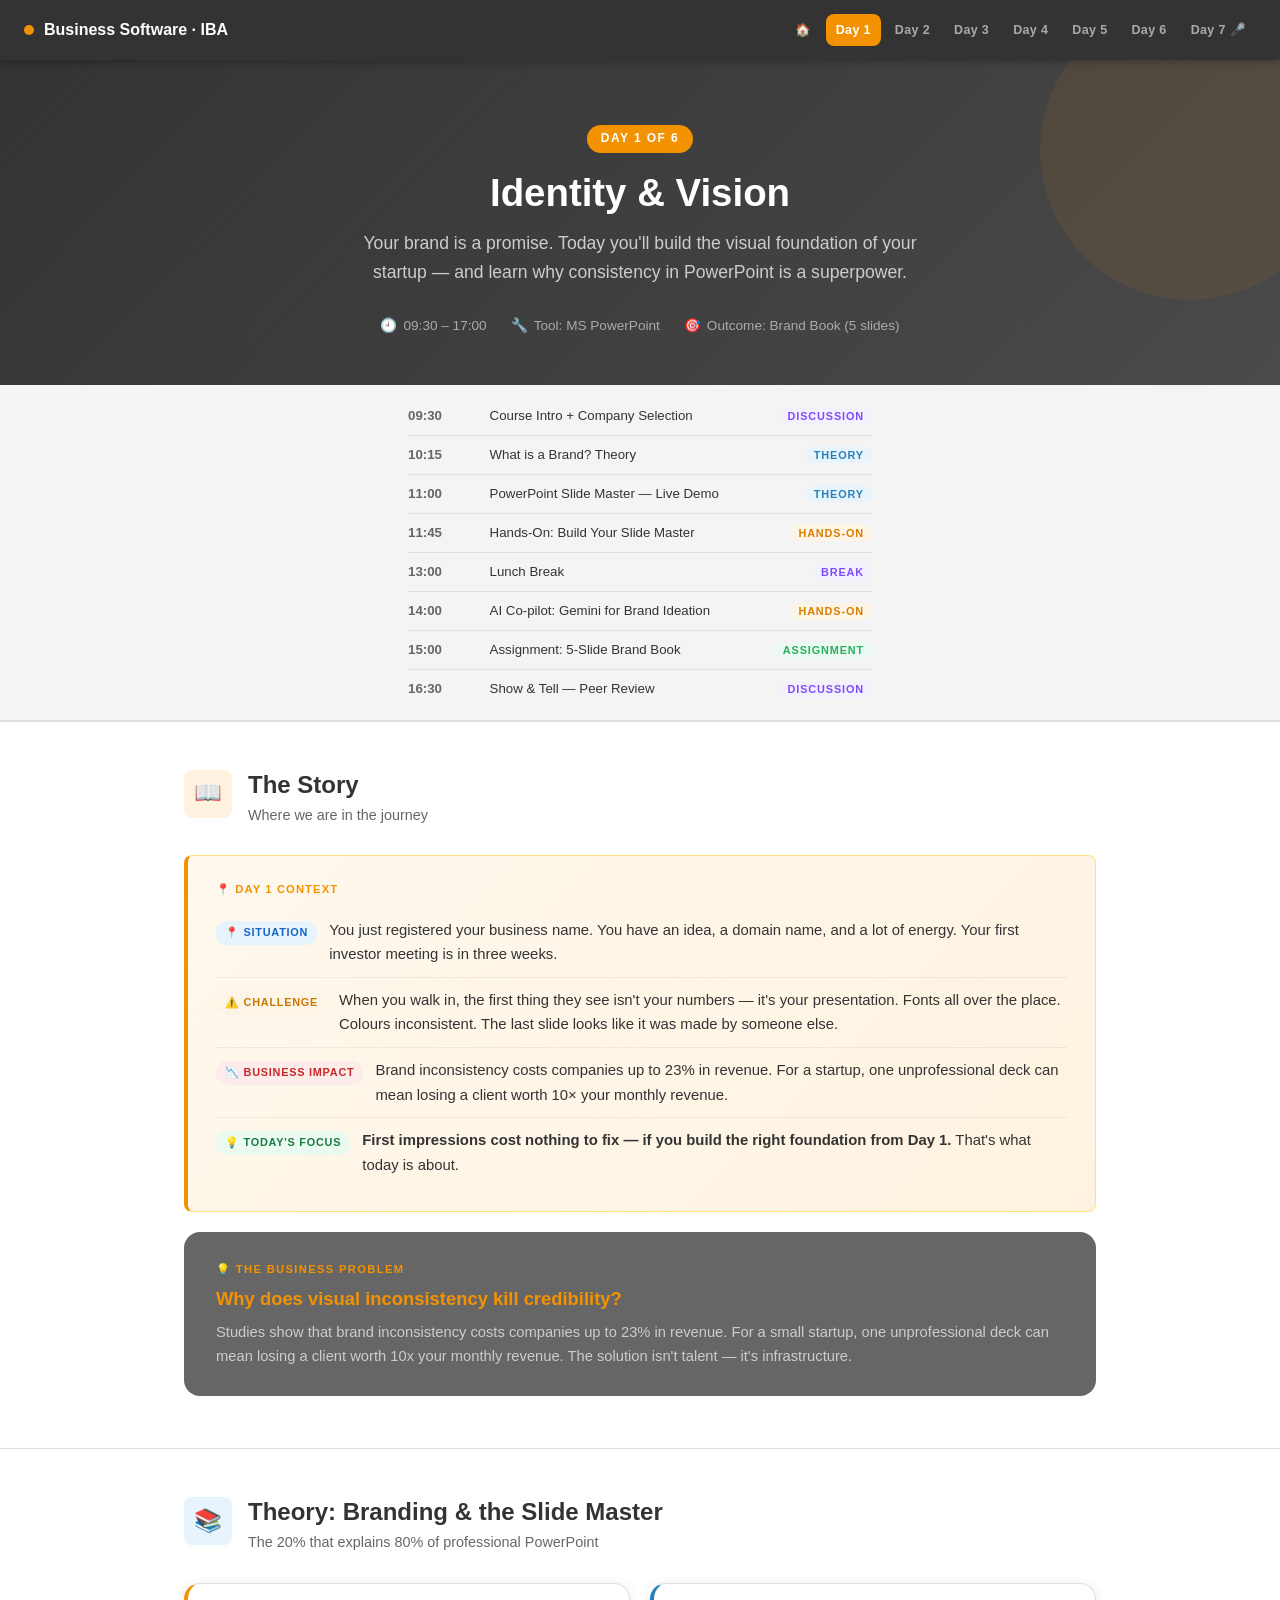
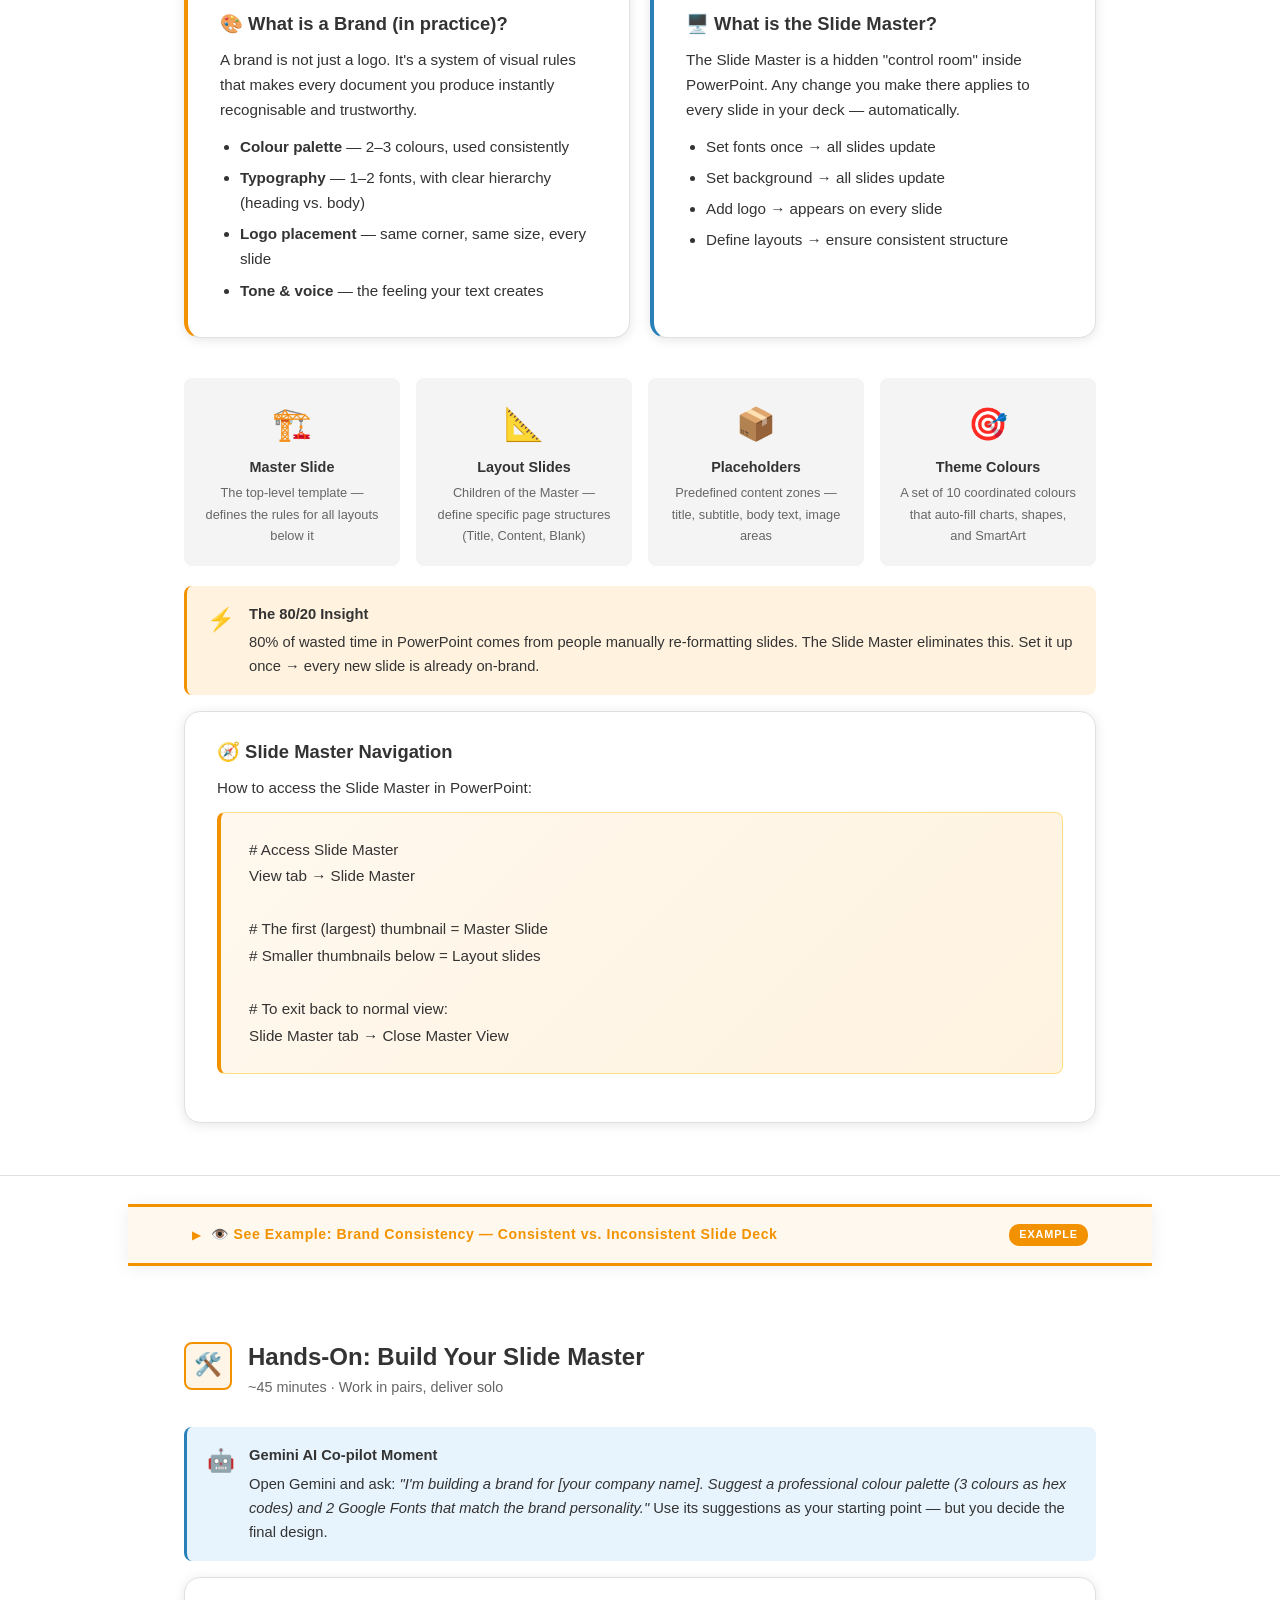
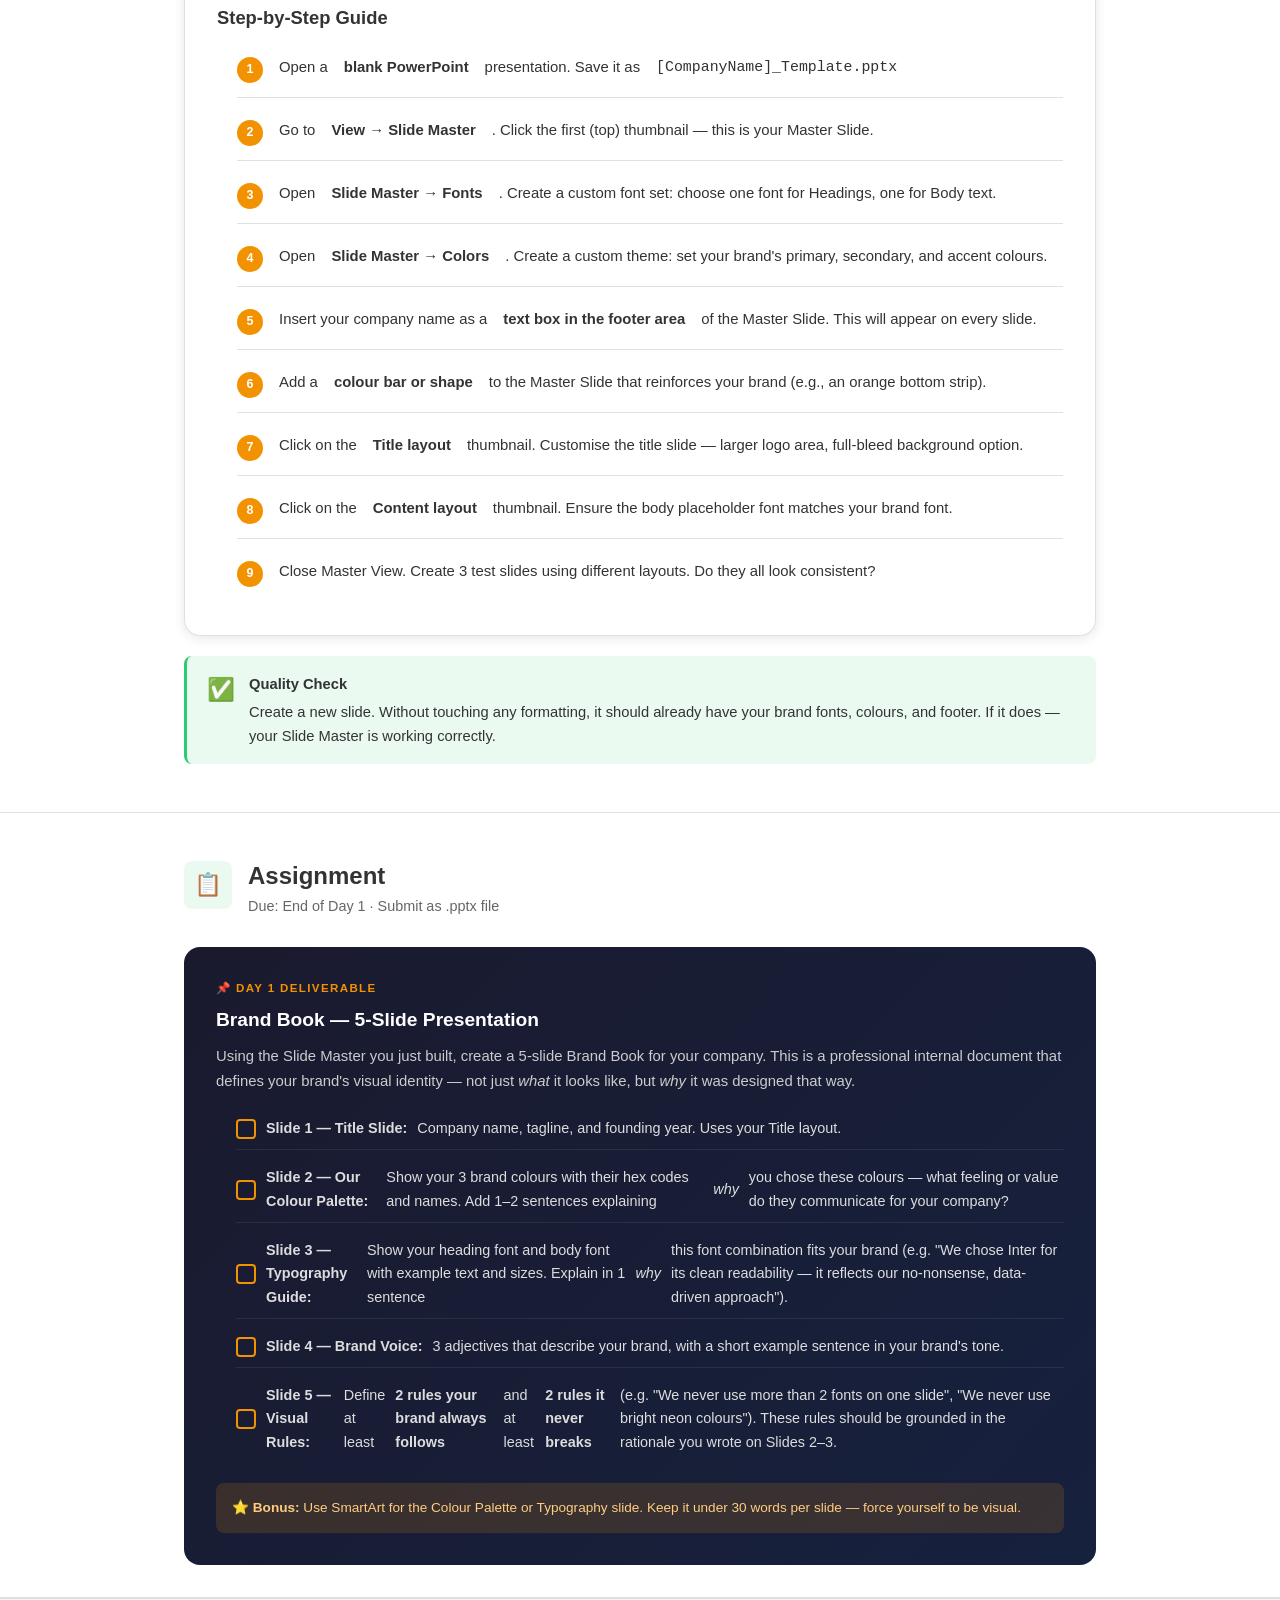
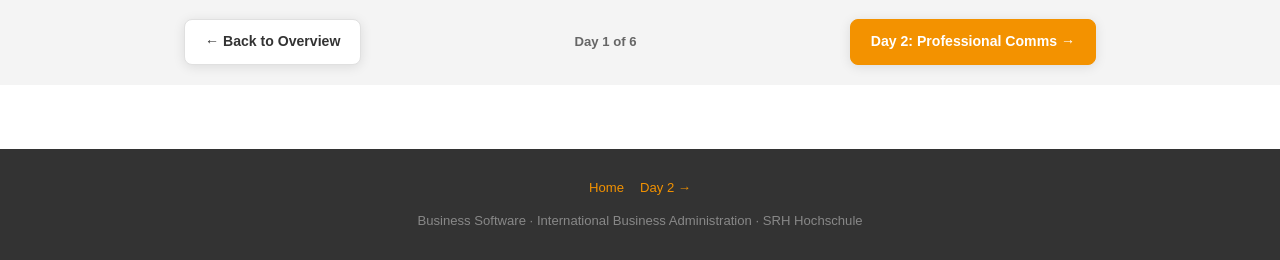
==== content/day1.html @ 517b09b5 "initial commit" ====
<!DOCTYPE html>

<html lang="en">

<head>
        <meta charset="utf-8" />
        <meta content="width=device-width, initial-scale=1.0" name="viewport" />
        <title>Day 1 — Identity &amp; Vision | Business Software</title>
        <link href="../style.css" rel="stylesheet" />
</head>

<body>
        <!-- NAV -->
        <nav class="site-nav">
                <div class="nav-brand">
                        <div class="brand-dot"></div>Business Software · IBA
                </div>
                <ul class="nav-days">
                        <li><a class="home-link" href="../index.html">🏠</a></li>
                        <li><a class="active" href="day1.html">Day 1</a></li>
                        <li><a href="day2.html">Day 2</a></li>
                        <li><a href="day3.html">Day 3</a></li>
                        <li><a href="day4.html">Day 4</a></li>
                        <li><a href="day5.html">Day 5</a></li>
                        <li><a href="day6.html">Day 6</a></li>
                        <li><a href="day7.html">Day 7 🎤</a></li>
                </ul>
        </nav>
        <!-- HERO -->
        <header class="page-hero">
                <div class="day-label">Day 1 of 6</div>
                <h1>Identity &amp; Vision</h1>
                <p class="hero-sub">Your brand is a promise. Today you'll build the visual foundation of your startup —
                        and learn why consistency in PowerPoint is a superpower.</p>
                <div class="hero-meta">
                        <span><span class="icon">🕘</span> 09:30 – 17:00</span>
                        <span><span class="icon">🔧</span> Tool: MS PowerPoint</span>
                        <span><span class="icon">🎯</span> Outcome: Brand Book (5 slides)</span>
                </div>
        </header>
        <!-- AGENDA -->
        <div class="agenda-strip">
                <div class="container">
                        <table class="agenda-table">
                                <tbody>
                                        <tr>
                                                <td class="ag-time">09:30</td>
                                                <td class="ag-topic">Course Intro + Company Selection</td>
                                                <td class="ag-tag"><span
                                                                class="agenda-tag tag-discuss">Discussion</span></td>
                                        </tr>
                                        <tr>
                                                <td class="ag-time">10:15</td>
                                                <td class="ag-topic">What is a Brand? Theory</td>
                                                <td class="ag-tag"><span class="agenda-tag tag-theory">Theory</span>
                                                </td>
                                        </tr>
                                        <tr>
                                                <td class="ag-time">11:00</td>
                                                <td class="ag-topic">PowerPoint Slide Master — Live Demo</td>
                                                <td class="ag-tag"><span class="agenda-tag tag-theory">Theory</span>
                                                </td>
                                        </tr>
                                        <tr>
                                                <td class="ag-time">11:45</td>
                                                <td class="ag-topic">Hands-On: Build Your Slide Master</td>
                                                <td class="ag-tag"><span class="agenda-tag tag-handson">Hands-On</span>
                                                </td>
                                        </tr>
                                        <tr>
                                                <td class="ag-time">13:00</td>
                                                <td class="ag-topic">Lunch Break</td>
                                                <td class="ag-tag"><span class="agenda-tag tag-discuss">Break</span>
                                                </td>
                                        </tr>
                                        <tr>
                                                <td class="ag-time">14:00</td>
                                                <td class="ag-topic">AI Co-pilot: Gemini for Brand Ideation</td>
                                                <td class="ag-tag"><span class="agenda-tag tag-handson">Hands-On</span>
                                                </td>
                                        </tr>
                                        <tr>
                                                <td class="ag-time">15:00</td>
                                                <td class="ag-topic">Assignment: 5-Slide Brand Book</td>
                                                <td class="ag-tag"><span class="agenda-tag tag-assign">Assignment</span>
                                                </td>
                                        </tr>
                                        <tr>
                                                <td class="ag-time">16:30</td>
                                                <td class="ag-topic">Show &amp; Tell — Peer Review</td>
                                                <td class="ag-tag"><span
                                                                class="agenda-tag tag-discuss">Discussion</span></td>
                                        </tr>
                                </tbody>
                        </table>
                </div>
        </div>
        <!-- MAIN CONTENT -->
        <main>
                <!-- STORY -->
                <section class="course-section">
                        <div class="container">
                                <div class="section-header">
                                        <div class="section-icon icon-story">📖</div>
                                        <div class="section-header-text">
                                                <h2>The Story</h2>
                                                <p>Where we are in the journey</p>
                                        </div>
                                </div>
                                <div class="story-block">
                                        <div class="story-label">📍 Day 1 Context</div>
                                        <ul class="story-bullets">
                                                <li><span class="story-tag sit">📍 Situation</span> <span>You just
                                                                registered your business name. You have an idea, a
                                                                domain name, and a lot of energy. Your first investor
                                                                meeting is in three weeks.</span></li>
                                                <li><span class="story-tag chal">⚠️ Challenge</span> <span>When you walk
                                                                in, the first thing they see isn't your numbers — it's
                                                                your presentation. Fonts all over the place. Colours
                                                                inconsistent. The last slide looks like it was made by
                                                                someone else.</span></li>
                                                <li><span class="story-tag impact">📉 Business Impact</span> <span>Brand
                                                                inconsistency costs companies up to 23% in revenue. For
                                                                a startup, one unprofessional deck can mean losing a
                                                                client worth 10× your monthly revenue.</span></li>
                                                <li><span class="story-tag sol">💡 Today's Focus</span> <span><b>First
                                                                        impressions cost nothing to fix — if you build
                                                                        the right foundation from Day 1.</b> That's what
                                                                today is about.</span></li>
                                        </ul>



                                </div>
                                <div class="problem-card">
                                        <div class="problem-label">💡 The Business Problem</div>
                                        <h3>Why does visual inconsistency kill credibility?</h3>
                                        <p>Studies show that brand inconsistency costs companies up to 23% in revenue.
                                                For a small startup, one unprofessional deck can mean losing a client
                                                worth 10x your monthly revenue. The solution isn't talent — it's
                                                infrastructure.</p>
                                </div>
                        </div>
                </section>
                <!-- THEORY -->
                <section class="course-section">
                        <div class="container">
                                <div class="section-header">
                                        <div class="section-icon icon-theory">📚</div>
                                        <div class="section-header-text">
                                                <h2>Theory: Branding &amp; the Slide Master</h2>
                                                <p>The 20% that explains 80% of professional PowerPoint</p>
                                        </div>
                                </div>
                                <div class="grid-2">
                                        <div class="card card-orange">
                                                <h3>🎨 What is a Brand (in practice)?</h3>
                                                <p>A brand is not just a logo. It's a system of visual rules that makes
                                                        every document you produce instantly recognisable and
                                                        trustworthy.</p>
                                                <ul>
                                                        <li><strong>Colour palette</strong> — 2–3 colours, used
                                                                consistently</li>
                                                        <li><strong>Typography</strong> — 1–2 fonts, with clear
                                                                hierarchy (heading vs. body)</li>
                                                        <li><strong>Logo placement</strong> — same corner, same size,
                                                                every slide</li>
                                                        <li><strong>Tone &amp; voice</strong> — the feeling your text
                                                                creates</li>
                                                </ul>
                                        </div>
                                        <div class="card card-blue">
                                                <h3>🖥️ What is the Slide Master?</h3>
                                                <p>The Slide Master is a hidden "control room" inside PowerPoint. Any
                                                        change you make there applies to every slide in your deck —
                                                        automatically.</p>
                                                <ul>
                                                        <li>Set fonts once → all slides update</li>
                                                        <li>Set background → all slides update</li>
                                                        <li>Add logo → appears on every slide</li>
                                                        <li>Define layouts → ensure consistent structure</li>
                                                </ul>
                                        </div>
                                </div>
                                <div class="concept-grid">
                                        <div class="concept-card">
                                                <div class="concept-icon">🏗️</div>
                                                <h4>Master Slide</h4>
                                                <p>The top-level template — defines the rules for all layouts below it
                                                </p>
                                        </div>
                                        <div class="concept-card">
                                                <div class="concept-icon">📐</div>
                                                <h4>Layout Slides</h4>
                                                <p>Children of the Master — define specific page structures (Title,
                                                        Content, Blank)</p>
                                        </div>
                                        <div class="concept-card">
                                                <div class="concept-icon">📦</div>
                                                <h4>Placeholders</h4>
                                                <p>Predefined content zones — title, subtitle, body text, image areas
                                                </p>
                                        </div>
                                        <div class="concept-card">
                                                <div class="concept-icon">🎯</div>
                                                <h4>Theme Colours</h4>
                                                <p>A set of 10 coordinated colours that auto-fill charts, shapes, and
                                                        SmartArt</p>
                                        </div>
                                </div>
                                <div class="callout callout-orange">
                                        <span class="callout-icon">⚡</span>
                                        <div class="callout-body">
                                                <strong>The 80/20 Insight</strong>
                                                80% of wasted time in PowerPoint comes from people manually
                                                re-formatting slides. The Slide Master eliminates this. Set it up once →
                                                every new slide is already on-brand.
                                        </div>
                                </div>
                                <div class="card card-light">
                                        <h3>🧭 Slide Master Navigation</h3>
                                        <p>How to access the Slide Master in PowerPoint:</p>
                                        <div class="story-block">
                                                <span class="f-comment"># Access Slide Master</span><br />
                                                View tab → <span class="f-func">Slide Master</span><br /><br />
                                                <span class="f-comment"># The first (largest) thumbnail = Master
                                                        Slide</span><br />
                                                <span class="f-comment"># Smaller thumbnails below = Layout
                                                        slides</span><br /><br />
                                                <span class="f-comment"># To exit back to normal view:</span><br />
                                                Slide Master tab → <span class="f-func">Close Master View</span>
                                        </div>
                                </div>
                        </div>
                </section>

                <!-- EXAMPLE: Brand Consistency -->
                <details class="example-block">
                        <summary>👁️ See Example: Brand Consistency — Consistent vs. Inconsistent Slide Deck <span
                                        class="ex-label">Example</span></summary>
                        <div class="example-content">
                                <p style="font-size:0.9rem;color:#666;margin-bottom:20px;">Same company. Same content.
                                        Completely different perception. Look at how brand consistency (or the lack of
                                        it) shapes professionalism.</p>
                                <div class="example-cols">
                                        <div class="ex-good">
                                                <span class="ex-verdict">✅ Consistent Deck</span>
                                                <h4>Nomad Bean — Brand Slide</h4>
                                                <div class="slide-mock">
                                                        <div class="slide-mock-bar" style="background:#3e2723;">NOMAD
                                                                BEAN &nbsp;·&nbsp; PITCH DECK 2025</div>
                                                        <div class="slide-mock-body">
                                                                <div
                                                                        style="font-size:1rem;font-weight:700;color:#3e2723;margin-bottom:4px;">
                                                                        Why We're Different</div>
                                                                <div
                                                                        style="font-size:0.78rem;color:#555;line-height:1.5;">
                                                                        Specialty coffee meets sustainable sourcing —
                                                                        every cup tells the origin story of the farm it
                                                                        came from.</div>
                                                                <div style="margin-top:10px;display:flex;gap:8px;">
                                                                        <span
                                                                                style="background:#3e2723;color:#fff;font-size:0.7rem;padding:3px 8px;border-radius:4px;">Mission</span>
                                                                        <span
                                                                                style="background:#efebe9;color:#3e2723;font-size:0.7rem;padding:3px 8px;border-radius:4px;border:1px solid #3e2723;">Vision</span>
                                                                        <span
                                                                                style="background:#efebe9;color:#3e2723;font-size:0.7rem;padding:3px 8px;border-radius:4px;border:1px solid #3e2723;">Values</span>
                                                                </div>
                                                        </div>
                                                </div>
                                                <ul style="margin-top:12px;">
                                                        <li>Same font throughout (one heading, one body)</li>
                                                        <li>Brand colours used in every element</li>
                                                        <li>Logo anchored to the same position on every slide</li>
                                                        <li>Slide Master handles it — zero manual work</li>
                                                </ul>
                                        </div>
                                        <div class="ex-bad">
                                                <span class="ex-verdict">❌ Inconsistent Deck</span>
                                                <h4>Nomad Bean — Same Slide, Broken</h4>
                                                <div class="slide-mock">
                                                        <div class="slide-mock-bar" style="background:#e74c3c;">slide 3
                                                                of 12</div>
                                                        <div class="slide-mock-body">
                                                                <div
                                                                        style="font-size:1.1rem;font-weight:700;color:#2980b9;font-family:Georgia,serif;margin-bottom:4px;">
                                                                        Why We're Different 🎉</div>
                                                                <div
                                                                        style="font-size:0.72rem;color:#888;font-family:'Courier New',monospace;line-height:1.4;">
                                                                        specialty coffee meets sustainable sourcing —
                                                                        every cup tells the origin story of the farm it
                                                                        came from.</div>
                                                                <div
                                                                        style="margin-top:10px;display:flex;gap:8px;flex-wrap:wrap;">
                                                                        <span
                                                                                style="background:lime;color:black;font-size:0.7rem;padding:3px 8px;border-radius:0;">MISSION</span>
                                                                        <span
                                                                                style="background:yellow;color:black;font-size:0.7rem;padding:3px 8px;border-radius:20px;">Vision</span>
                                                                        <span
                                                                                style="background:hotpink;color:#fff;font-size:0.7rem;padding:3px 8px;border-radius:4px;">values</span>
                                                                </div>
                                                        </div>
                                                </div>
                                                <ul style="margin-top:12px;">
                                                        <li>3 different fonts on a single slide</li>
                                                        <li>Random colours — none match the brand</li>
                                                        <li>Title bar uses a completely different colour</li>
                                                        <li>Every slide was formatted manually → hours wasted</li>
                                                </ul>
                                        </div>
                                </div>
                                <p
                                        style="margin-top:18px;font-size:0.85rem;background:#fff8ee;padding:10px 14px;border-left:3px solid var(--srh-orange);border-radius:4px;">
                                        <strong>Takeaway:</strong> Your audience makes a subconscious quality judgement
                                        in under 3 seconds. The Slide Master is what keeps the left column looking
                                        effortless.
                                </p>
                        </div>
                </details>

                <!-- HANDS-ON -->
                <section class="course-section">
                        <div class="container">
                                <div class="section-header">
                                        <div class="section-icon icon-hands">🛠️</div>
                                        <div class="section-header-text">
                                                <h2>Hands-On: Build Your Slide Master</h2>
                                                <p>~45 minutes · Work in pairs, deliver solo</p>
                                        </div>
                                </div>
                                <div class="callout callout-blue">
                                        <span class="callout-icon">🤖</span>
                                        <div class="callout-body">
                                                <strong>Gemini AI Co-pilot Moment</strong>
                                                Open Gemini and ask: <em>"I'm building a brand for [your company name].
                                                        Suggest a professional colour palette (3 colours as hex codes)
                                                        and 2 Google Fonts that match the brand personality."</em> Use
                                                its suggestions as your starting point — but you decide the final
                                                design.
                                        </div>
                                </div>
                                <div class="card">
                                        <h3>Step-by-Step Guide</h3>
                                        <ol class="steps">
                                                <li>Open a <b>blank PowerPoint</b> presentation. Save it as
                                                        <code>[CompanyName]_Template.pptx</code>
                                                </li>
                                                <li>Go to <b>View → Slide Master</b>. Click the first (top) thumbnail —
                                                        this is your Master Slide.</li>
                                                <li>Open <b>Slide Master → Fonts</b>. Create a custom font set: choose
                                                        one font for Headings, one for Body text.</li>
                                                <li>Open <b>Slide Master → Colors</b>. Create a custom theme: set your
                                                        brand's primary, secondary, and accent colours.</li>
                                                <li>Insert your company name as a <b>text box in the footer area</b> of
                                                        the Master Slide. This will appear on every slide.</li>
                                                <li>Add a <b>colour bar or shape</b> to the Master Slide that reinforces
                                                        your brand (e.g., an orange bottom strip).</li>
                                                <li>Click on the <b>Title layout</b> thumbnail. Customise the title
                                                        slide — larger logo area, full-bleed background option.</li>
                                                <li>Click on the <b>Content layout</b> thumbnail. Ensure the body
                                                        placeholder font matches your brand font.</li>
                                                <li>Close Master View. Create 3 test slides using different layouts. Do
                                                        they all look consistent?</li>
                                        </ol>
                                </div>
                                <div class="callout callout-green">
                                        <span class="callout-icon">✅</span>
                                        <div class="callout-body">
                                                <strong>Quality Check</strong>
                                                Create a new slide. Without touching any formatting, it should already
                                                have your brand fonts, colours, and footer. If it does — your Slide
                                                Master is working correctly.
                                        </div>
                                </div>
                        </div>
                </section>
                <!-- ASSIGNMENT -->
                <section class="course-section" style="border-bottom:none;">
                        <div class="container">
                                <div class="section-header">
                                        <div class="section-icon icon-assign">📋</div>
                                        <div class="section-header-text">
                                                <h2>Assignment</h2>
                                                <p>Due: End of Day 1 · Submit as .pptx file</p>
                                        </div>
                                </div>
                                <div class="assignment-box">
                                        <div class="assign-label">📌 Day 1 Deliverable</div>
                                        <h3>Brand Book — 5-Slide Presentation</h3>
                                        <p>Using the Slide Master you just built, create a 5-slide Brand Book for your
                                                company. This is a professional internal document that defines your
                                                brand's visual identity — not just <em>what</em> it looks like, but
                                                <em>why</em> it was designed that way.</p>
                                        <ul class="deliverable-list">
                                                <li>
                                                        <div class="check"></div><strong>Slide 1 — Title Slide:</strong>
                                                        Company name, tagline, and founding year. Uses your Title
                                                        layout.
                                                </li>
                                                <li>
                                                        <div class="check"></div><strong>Slide 2 — Our Colour
                                                                Palette:</strong> Show your 3 brand colours with their
                                                        hex codes and names. Add 1–2 sentences explaining
                                                        <em>why</em> you chose these colours — what feeling or
                                                        value do they communicate for your company?
                                                </li>
                                                <li>
                                                        <div class="check"></div><strong>Slide 3 — Typography
                                                                Guide:</strong> Show your heading font and body font
                                                        with example text and sizes. Explain in 1 sentence
                                                        <em>why</em> this font combination fits your brand (e.g.
                                                        "We chose Inter for its clean readability — it reflects our
                                                        no-nonsense, data-driven approach").
                                                </li>
                                                <li>
                                                        <div class="check"></div><strong>Slide 4 — Brand Voice:</strong>
                                                        3 adjectives that describe your brand, with a short example
                                                        sentence in your brand's tone.
                                                </li>
                                                <li>
                                                        <div class="check"></div><strong>Slide 5 — Visual Rules:</strong>
                                                        Define at least <strong>2 rules your brand always follows</strong>
                                                        and at least <strong>2 rules it never breaks</strong> (e.g.
                                                        "We never use more than 2 fonts on one slide", "We never use
                                                        bright neon colours"). These rules should be grounded in the
                                                        rationale you wrote on Slides 2–3.
                                                </li>
                                        </ul>
                                        <div
                                                style="margin-top:20px; padding:14px 16px; background:rgba(243,146,0,0.15); border-radius:var(--radius); font-size:0.85rem; color:#ffcc80;">
                                                <strong>⭐ Bonus:</strong> Use SmartArt for the Colour Palette or
                                                Typography slide. Keep it under 30 words per slide — force yourself to
                                                be visual.
                                        </div>
                                </div>
                        </div>
                </section>
        </main>
        <!-- DAY NAV -->
        <div class="day-nav">
                <div class="day-nav-inner">
                        <a class="day-nav-btn" href="../index.html">← Back to Overview</a>
                        <div style="font-size:0.82rem; color:var(--srh-mid); font-weight:600;">Day 1 of 6</div>
                        <a class="day-nav-btn primary" href="day2.html">Day 2: Professional Comms →</a>
                </div>
        </div>
        <!-- FOOTER -->
        <footer class="site-footer">
                <div class="footer-nav">
                        <a href="../index.html">Home</a>
                        <a href="day2.html">Day 2 →</a>
                </div>
                <p>Business Software · International Business Administration · SRH Hochschule</p>
        </footer>
</body>

</html>
---- style.css ----
/* ============================================================
   SRH Business Software Course — Master Stylesheet
   Branding: SRH Orange #F39200 | Dark Grey #333333 | Light Grey #F4F4F4
   ============================================================ */

/* --- CSS Variables ----------------------------------------- */
:root {
  --srh-orange: #F39200;
  --srh-orange-dk: #d97f00;
  --srh-dark: #333333;
  --srh-mid: #666666;
  --srh-light: #F4F4F4;
  --srh-white: #FFFFFF;
  --srh-border: #e0e0e0;
  --srh-green: #2ecc71;
  --srh-blue: #2980b9;
  --srh-red: #e74c3c;

  --font-main: "Segoe UI", Arial, sans-serif;
  --font-mono: "Courier New", monospace;

  --radius: 8px;
  --radius-lg: 16px;
  --shadow: 0 2px 12px rgba(0, 0, 0, 0.10);
  --shadow-lg: 0 4px 24px rgba(0, 0, 0, 0.15);
  --transition: 0.2s ease;

  --nav-h: 60px;
  --content-w: 960px;
}

/* --- Reset & Base ------------------------------------------ */
*,
*::before,
*::after {
  box-sizing: border-box;
  margin: 0;
  padding: 0;
}

html {
  scroll-behavior: smooth;
  font-size: 16px;
}

body {
  font-family: var(--font-main);
  color: var(--srh-dark);
  background: var(--srh-white);
  line-height: 1.65;
  padding-top: var(--nav-h);
}

a {
  color: var(--srh-orange);
  text-decoration: none;
  transition: color var(--transition);
}

a:hover {
  color: var(--srh-orange-dk);
}

img {
  max-width: 100%;
  display: block;
}

h1,
h2,
h3,
h4 {
  line-height: 1.25;
  font-weight: 700;
}

/* --- Sticky Navigation ------------------------------------- */
.site-nav {
  position: fixed;
  top: 0;
  left: 0;
  right: 0;
  height: var(--nav-h);
  background: var(--srh-dark);
  display: flex;
  align-items: center;
  justify-content: space-between;
  padding: 0 24px;
  z-index: 1000;
  box-shadow: 0 2px 8px rgba(0, 0, 0, 0.25);
}

.nav-brand {
  display: flex;
  align-items: center;
  gap: 10px;
  color: var(--srh-white);
  font-weight: 700;
  font-size: 1rem;
  white-space: nowrap;
}

.nav-brand .brand-dot {
  width: 10px;
  height: 10px;
  background: var(--srh-orange);
  border-radius: 50%;
}

.nav-days {
  display: flex;
  align-items: center;
  gap: 4px;
  list-style: none;
}

.nav-days a {
  display: block;
  padding: 6px 10px;
  color: #aaa;
  font-size: 0.78rem;
  font-weight: 600;
  border-radius: var(--radius);
  letter-spacing: 0.03em;
  transition: background var(--transition), color var(--transition);
}

.nav-days a:hover,
.nav-days a.active {
  background: var(--srh-orange);
  color: var(--srh-white);
}

.nav-days a.home-link {
  color: var(--srh-orange);
}

.nav-days a.home-link:hover {
  color: var(--srh-white);
}

/* --- Page Hero --------------------------------------------- */
.page-hero {
  background: linear-gradient(135deg, var(--srh-dark) 0%, #4a4a4a 100%);
  color: var(--srh-white);
  padding: 64px 24px 48px;
  text-align: center;
  position: relative;
  overflow: hidden;
}

.page-hero::before {
  content: "";
  position: absolute;
  top: -60px;
  right: -60px;
  width: 300px;
  height: 300px;
  background: var(--srh-orange);
  opacity: 0.08;
  border-radius: 50%;
}

.page-hero .day-label {
  display: inline-block;
  background: var(--srh-orange);
  color: var(--srh-white);
  font-size: 0.75rem;
  font-weight: 700;
  letter-spacing: 0.12em;
  text-transform: uppercase;
  padding: 4px 14px;
  border-radius: 20px;
  margin-bottom: 16px;
}

.page-hero h1 {
  font-size: 2.4rem;
  margin-bottom: 12px;
  color: var(--srh-white);
}

.page-hero .hero-sub {
  font-size: 1.1rem;
  color: #ccc;
  max-width: 580px;
  margin: 0 auto 28px;
}

.hero-meta {
  display: flex;
  justify-content: center;
  gap: 24px;
  flex-wrap: wrap;
  font-size: 0.85rem;
  color: #aaa;
}

.hero-meta span {
  display: flex;
  align-items: center;
  gap: 6px;
}

.hero-meta .icon {
  color: var(--srh-orange);
}

/* --- Layout Container -------------------------------------- */
.container {
  max-width: var(--content-w);
  margin: 0 auto;
  padding: 0 24px;
}

.container-companies {
  max-width: 80%;
  margin: 0 auto;
  padding: 0 24px;
}

/* --- Daily Agenda Strip (now table-based) ------------------ */
.agenda-strip {
  background: var(--srh-light);
  border-bottom: 2px solid var(--srh-border);
  padding: 12px 0;
  display: flex;
  justify-content: center;
}

.agenda-strip .container {
  width: 40%;
  max-width: none;
  padding: 0 24px;
}

/* Legacy classes kept for any remaining div-based fallback */
.agenda-inner {
  display: none;
}

.agenda-block,
.agenda-time,
.agenda-topic {
  display: none;
}

/* New 3-column agenda table */
.agenda-table {
  width: 100%;
  border-collapse: collapse;
  font-size: 0.83rem;
}

.agenda-table tr {
  border-bottom: 1px solid var(--srh-border);
}

.agenda-table tr:last-child {
  border-bottom: none;
}

.ag-time {
  width: 15%;
  padding: 8px 12px 8px 0;
  color: var(--srh-mid);
  font-weight: 700;
  white-space: nowrap;
  vertical-align: middle;
  text-align: left;
}

.ag-topic {
  width: 60%;
  padding: 8px 12px;
  color: var(--srh-dark);
  font-weight: 500;
  vertical-align: middle;
  text-align: left;
}

.ag-tag {
  width: 25%;
  padding: 8px 0 8px 12px;
  text-align: right;
  vertical-align: middle;
}

.agenda-tag {
  font-size: 0.68rem;
  font-weight: 700;
  letter-spacing: 0.08em;
  padding: 2px 8px;
  border-radius: 10px;
  text-transform: uppercase;
  white-space: nowrap;
}

.tag-theory {
  background: #e8f4fd;
  color: #2980b9;
}

.tag-handson {
  background: #fef5e7;
  color: #d97f00;
}

.tag-assign {
  background: #eafaf1;
  color: #27ae60;
}

.tag-discuss {
  background: #f3f0ff;
  color: #7c4dff;
}

.tag-pitch {
  background: #fdecea;
  color: #c62828;
}

/* --- Story Bullets ----------------------------------------- */
.story-bullets {
  list-style: none;
  padding: 0;
  margin: 0;
}

.story-bullets li {
  display: flex;
  gap: 12px;
  align-items: flex-start;
  padding: 10px 0;
  border-bottom: 1px solid rgba(0, 0, 0, 0.06);
  font-size: 0.93rem;
  line-height: 1.65;
  min-width: 0;
}

.story-bullets li:last-child {
  border-bottom: none;
}

.story-bullets li>span:not(.story-tag) {
  min-width: 0;
  flex: 1;
}

.story-tag {
  display: inline-flex;
  align-items: center;
  gap: 4px;
  font-size: 0.68rem;
  font-weight: 800;
  letter-spacing: 0.07em;
  text-transform: uppercase;
  padding: 3px 9px;
  border-radius: 10px;
  white-space: nowrap;
  flex-shrink: 0;
  margin-top: 3px;
}

.story-tag.sit {
  background: #e8f4fd;
  color: #1565c0;
}

.story-tag.chal {
  background: #fef5e7;
  color: #c77700;
}

.story-tag.impact {
  background: #fdecea;
  color: #c62828;
}

.story-tag.sol {
  background: #eafaf1;
  color: #1b7a3e;
}

/* --- Section Wrapper --------------------------------------- */
.course-section {
  padding: 48px 0 32px;
  border-bottom: 1px solid var(--srh-border);
}

.section-header {
  display: flex;
  align-items: flex-start;
  gap: 16px;
  margin-bottom: 28px;
}

.section-icon {
  width: 48px;
  height: 48px;
  border-radius: var(--radius);
  display: flex;
  align-items: center;
  justify-content: center;
  font-size: 1.4rem;
  flex-shrink: 0;
}

.icon-story {
  background: #fff3e0;
}

.icon-theory {
  background: #e8f4fd;
}

.icon-hands {
  background: #fef5e7;
  border: 2px solid var(--srh-orange);
}

.icon-assign {
  background: #eafaf1;
}

.icon-rubric {
  background: #f3f0ff;
}

.section-header-text h2 {
  font-size: 1.5rem;
  color: var(--srh-dark);
  margin-bottom: 4px;
}

.section-header-text p {
  color: var(--srh-mid);
  font-size: 0.9rem;
}

/* --- Cards ------------------------------------------------- */
.card {
  background: var(--srh-white);
  border: 1px solid var(--srh-border);
  border-radius: var(--radius-lg);
  padding: 28px 32px;
  box-shadow: var(--shadow);
  margin-bottom: 20px;
}

.card-orange {
  border-left: 4px solid var(--srh-orange);
}

.card-blue {
  border-left: 4px solid var(--srh-blue);
}

.card-green {
  border-left: 4px solid var(--srh-green);
}

.card-dark {
  background: var(--srh-dark);
  color: var(--srh-white);
  border: none;
}

/* card-light — same as base card, explicit class for linter-added references */
.card-light {
  background: var(--srh-white);
  border: 1px solid var(--srh-border);
}

.card h3 {
  font-size: 1.15rem;
  margin-bottom: 12px;
  color: var(--srh-dark);
}

.card-dark h3 {
  color: var(--srh-orange);
}

.card p {
  margin-bottom: 12px;
  font-size: 0.95rem;
}

.card p:last-child {
  margin-bottom: 0;
}

.card ul,
.card ol {
  padding-left: 20px;
  font-size: 0.95rem;
}

.card li {
  margin-bottom: 6px;
}

/* --- Two-column grid --------------------------------------- */
.grid-2 {
  display: grid;
  grid-template-columns: 1fr 1fr;
  gap: 20px;
  margin-bottom: 20px;
}

.grid-3 {
  display: grid;
  grid-template-columns: repeat(3, 1fr);
  gap: 20px;
  margin-bottom: 20px;
}

/* --- Callout boxes ----------------------------------------- */
.callout {
  display: flex;
  gap: 14px;
  padding: 16px 20px;
  border-radius: var(--radius);
  margin-bottom: 16px;
  font-size: 0.92rem;
}

.callout-icon {
  font-size: 1.4rem;
  flex-shrink: 0;
}

.callout-body {
  flex: 1;
}

.callout-body strong {
  display: block;
  margin-bottom: 4px;
}

.callout-orange {
  background: #fff3e0;
  border-left: 3px solid var(--srh-orange);
}

.callout-blue {
  background: #e8f4fd;
  border-left: 3px solid var(--srh-blue);
}

.callout-green {
  background: #eafaf1;
  border-left: 3px solid var(--srh-green);
}

.callout-red {
  background: #fdecea;
  border-left: 3px solid var(--srh-red);
}

/* --- Step list --------------------------------------------- */
.steps {
  list-style: none;
  padding: 0;
  counter-reset: step-counter;
}

.steps li {
  counter-increment: step-counter;
  display: flex;
  gap: 16px;
  align-items: flex-start;
  padding: 14px 0;
  border-bottom: 1px solid var(--srh-border);
  font-size: 0.93rem;
}

.steps li:last-child {
  border-bottom: none;
}

.steps li::before {
  content: counter(step-counter);
  background: var(--srh-orange);
  color: var(--srh-white);
  font-weight: 700;
  font-size: 0.78rem;
  width: 26px;
  height: 26px;
  border-radius: 50%;
  display: flex;
  align-items: center;
  justify-content: center;
  flex-shrink: 0;
  margin-top: 2px;
}

/* --- Key Concept boxes ------------------------------------- */
.concept-grid {
  display: grid;
  grid-template-columns: repeat(auto-fit, minmax(200px, 1fr));
  gap: 16px;
  margin-bottom: 20px;
}

.concept-card {
  background: var(--srh-light);
  border-radius: var(--radius);
  padding: 20px;
  text-align: center;
}

.concept-card .concept-icon {
  font-size: 2rem;
  margin-bottom: 8px;
}

.concept-card h4 {
  font-size: 0.9rem;
  margin-bottom: 6px;
  color: var(--srh-dark);
}

.concept-card p {
  font-size: 0.8rem;
  color: var(--srh-mid);
  margin: 0;
}

/* --- Code / Formula blocks --------------------------------- */
.formula-block {
  background: #1e1e1e;
  color: #d4d4d4;
  font-family: var(--font-mono);
  font-size: 0.88rem;
  padding: 16px 20px;
  border-radius: var(--radius);
  margin: 12px 0;
  overflow-x: auto;
  line-height: 1.8;
}

.formula-block .f-comment {
  color: #6a9955;
}

.formula-block .f-func {
  color: #dcdcaa;
}

.formula-block .f-string {
  color: #ce9178;
}

.formula-block .f-num {
  color: #b5cea8;
}

/* --- Assignment Box ---------------------------------------- */
.assignment-box {
  background: linear-gradient(135deg, #1a1a2e 0%, #16213e 100%);
  color: var(--srh-white);
  border-radius: var(--radius-lg);
  padding: 32px;
  margin-top: 8px;
}

.assignment-box .assign-label {
  font-size: 0.72rem;
  font-weight: 700;
  letter-spacing: 0.12em;
  text-transform: uppercase;
  color: var(--srh-orange);
  margin-bottom: 10px;
}

.assignment-box h3 {
  color: var(--srh-white);
  margin-bottom: 12px;
  font-size: 1.2rem;
}

.assignment-box p {
  color: #ccc;
  font-size: 0.93rem;
  margin-bottom: 12px;
}

.assignment-box ul {
  color: #ccc;
  font-size: 0.93rem;
  padding-left: 20px;
}

.assignment-box li {
  margin-bottom: 8px;
}

.deliverable-list {
  list-style: none;
  padding: 0;
  margin-top: 16px;
}

.deliverable-list li {
  display: flex;
  align-items: center;
  gap: 10px;
  padding: 8px 0;
  border-bottom: 1px solid rgba(255, 255, 255, 0.08);
  font-size: 0.9rem;
  color: #ddd;
}

.deliverable-list li:last-child {
  border-bottom: none;
}

.deliverable-list .check {
  width: 20px;
  height: 20px;
  border: 2px solid var(--srh-orange);
  border-radius: 4px;
  flex-shrink: 0;
}

/* --- Company Cards (Pitch Sheet) --------------------------- */
.company-grid {
  display: grid;
  grid-template-columns: repeat(4, 1fr);
  gap: 24px;
  padding: 32px 0;
  width: 1334px;
  max-width: 100%;
  margin: 0 auto;
  justify-items: center;
}

.company-card {
  background: var(--srh-white);
  border: 1px solid var(--srh-border);
  border-radius: var(--radius-lg);
  overflow: hidden;
  box-shadow: var(--shadow);
  transition: transform var(--transition), box-shadow var(--transition);
  cursor: pointer;
}

.company-card:hover {
  transform: translateY(-4px);
  box-shadow: var(--shadow-lg);
}

/* Linked company card wrapper */
a:has(.company-card) {
  text-decoration: none;
  color: inherit;
  display: block;
}

.company-card-header {
  height: 90px;
  display: flex;
  align-items: center;
  justify-content: center;
  font-size: 2.6rem;
  position: relative;
}

.company-card-body {
  padding: 20px;
}

.company-card-body h3 {
  font-size: 1.05rem;
  margin-bottom: 4px;
}

.company-card-body .company-tagline {
  font-size: 0.78rem;
  color: var(--srh-mid);
  margin-bottom: 12px;
  font-style: italic;
}

.company-card-body .company-focus {
  display: inline-block;
  font-size: 0.72rem;
  font-weight: 700;
  letter-spacing: 0.06em;
  padding: 3px 10px;
  border-radius: 12px;
  margin-bottom: 12px;
}

.company-card-body .company-desc {
  font-size: 0.85rem;
  color: var(--srh-mid);
  line-height: 1.55;
  margin-bottom: 12px;
}

.company-card-body .data-hint {
  font-size: 0.78rem;
  color: var(--srh-mid);
  background: var(--srh-light);
  padding: 8px 10px;
  border-radius: var(--radius);
  display: flex;
  align-items: flex-start;
  gap: 6px;
}

/* Color themes for companies */
.c-coffee .company-card-header {
  background: linear-gradient(135deg, #3e2723, #6d4c41);
}

.c-motion .company-card-header {
  background: linear-gradient(135deg, #1a237e, #5c35a0);
}

.c-fashion .company-card-header {
  background: linear-gradient(135deg, #1b5e20, #43a047);
}

.c-yoga .company-card-header {
  background: linear-gradient(135deg, #4a148c, #9c27b0);
}

.c-food .company-card-header {
  background: linear-gradient(135deg, #bf360c, #f4511e);
}

.c-marketing .company-card-header {
  background: linear-gradient(135deg, #0d47a1, #1976d2);
}

.c-tech .company-card-header {
  background: linear-gradient(135deg, #1a5c2a, #2e7d32);
}

.c-coffee .company-focus {
  background: #efebe9;
  color: #3e2723;
}

.c-motion .company-focus {
  background: #e8eaf6;
  color: #1a237e;
}

.c-fashion .company-focus {
  background: #e8f5e9;
  color: #1b5e20;
}

.c-yoga .company-focus {
  background: #f3e5f5;
  color: #4a148c;
}

.c-food .company-focus {
  background: #fbe9e7;
  color: #bf360c;
}

.c-marketing .company-focus {
  background: #e3f2fd;
  color: #0d47a1;
}

.c-tech .company-focus {
  background: #e8f5e9;
  color: #1a5c2a;
}

/* --- Problem & Business Context box ----------------------- */
.problem-card {
  background: var(--srh-mid);
  color: var(--srh-white);
  border-radius: var(--radius-lg);
  padding: 28px 32px;
  margin-bottom: 20px;
}

.problem-card .problem-label {
  font-size: 0.7rem;
  font-weight: 700;
  letter-spacing: 0.12em;
  text-transform: uppercase;
  color: var(--srh-orange);
  margin-bottom: 8px;
}

.problem-card h3 {
  color: var(--srh-orange);
  margin-bottom: 10px;
  font-size: 1.15rem;
}

.problem-card p {
  color: #ccc;
  font-size: 0.92rem;
}

/* --- Story / Narrative section ----------------------------- */
.story-block {
  background: linear-gradient(135deg, #fff8ee 0%, #fff3e0 100%);
  border: 1px solid #ffe082;
  border-left: 4px solid var(--srh-orange);
  border-radius: var(--radius);
  padding: 24px 28px;
  margin-bottom: 20px;
  font-size: 0.95rem;
  line-height: 1.75;
}

.story-block .story-label {
  font-size: 0.7rem;
  font-weight: 700;
  letter-spacing: 0.1em;
  text-transform: uppercase;
  color: var(--srh-orange);
  margin-bottom: 8px;
}

/* --- Rubric Table ------------------------------------------ */
.rubric-table {
  width: 100%;
  border-collapse: collapse;
  font-size: 0.88rem;
  margin: 20px 0;
}

.rubric-table th {
  background: var(--srh-dark);
  color: var(--srh-white);
  padding: 12px 16px;
  text-align: left;
  font-size: 0.82rem;
  letter-spacing: 0.04em;
}

.rubric-table td {
  padding: 12px 16px;
  border-bottom: 1px solid var(--srh-border);
  vertical-align: top;
}

.rubric-table tr:nth-child(even) td {
  background: var(--srh-light);
}

.rubric-table tr:hover td {
  background: #fff8ee;
}

.score-badge {
  display: inline-block;
  background: var(--srh-orange);
  color: var(--srh-white);
  font-size: 0.78rem;
  font-weight: 700;
  padding: 2px 10px;
  border-radius: 12px;
}

/* --- Progress bar (for rubric) ----------------------------- */
.progress-bar {
  width: 100%;
  height: 6px;
  background: var(--srh-border);
  border-radius: 3px;
  margin-top: 4px;
  overflow: hidden;
}

.progress-fill {
  height: 100%;
  background: var(--srh-orange);
  border-radius: 3px;
}

/* --- Tool badge pill --------------------------------------- */
.tool-badge {
  display: inline-flex;
  align-items: center;
  gap: 5px;
  background: var(--srh-dark);
  color: var(--srh-white);
  font-size: 0.75rem;
  font-weight: 600;
  padding: 4px 12px;
  border-radius: 20px;
  margin: 3px;
}

.tool-badge.ppt {
  background: #c55a11;
}

.tool-badge.word {
  background: #2b579a;
}

.tool-badge.excel {
  background: #217346;
}

.tool-badge.teams {
  background: #5558af;
}

.tool-badge.gemini {
  background: #4285f4;
}

/* --- Footer ----------------------------------------------- */
.site-footer {
  background: var(--srh-dark);
  color: #888;
  text-align: center;
  padding: 28px 24px;
  font-size: 0.82rem;
  margin-top: 64px;
}

.site-footer a {
  color: var(--srh-orange);
}

.site-footer .footer-nav {
  display: flex;
  justify-content: center;
  gap: 16px;
  margin-bottom: 12px;
  flex-wrap: wrap;
}

/* --- Day nav bar (bottom prev/next) ------------------------ */
.day-nav {
  background: var(--srh-light);
  border-top: 2px solid var(--srh-border);
  padding: 20px 0;
}

.day-nav-inner {
  max-width: var(--content-w);
  margin: 0 auto;
  padding: 0 24px;
  display: flex;
  justify-content: space-between;
  align-items: center;
}

.day-nav-btn {
  display: inline-flex;
  align-items: center;
  gap: 8px;
  background: var(--srh-white);
  border: 1px solid var(--srh-border);
  color: var(--srh-dark);
  padding: 10px 20px;
  border-radius: var(--radius);
  font-size: 0.88rem;
  font-weight: 600;
  text-decoration: none;
  transition: all var(--transition);
  box-shadow: var(--shadow);
}

.day-nav-btn:hover {
  background: var(--srh-orange);
  color: var(--srh-white);
  border-color: var(--srh-orange);
}

.day-nav-btn.primary {
  background: var(--srh-orange);
  color: var(--srh-white);
  border-color: var(--srh-orange);
}

.day-nav-btn.primary:hover {
  background: var(--srh-orange-dk);
}

/* --- Utility ---------------------------------------------- */
.text-orange {
  color: var(--srh-orange);
}

.text-muted {
  color: var(--srh-mid);
}

.text-center {
  text-align: center;
}

.mt-8 {
  margin-top: 8px;
}

.mt-16 {
  margin-top: 16px;
}

.mt-24 {
  margin-top: 24px;
}

.mb-8 {
  margin-bottom: 8px;
}

.mb-16 {
  margin-bottom: 16px;
}

.mb-24 {
  margin-bottom: 24px;
}

.fw-bold {
  font-weight: 700;
}

.divider {
  border: none;
  border-top: 1px solid var(--srh-border);
  margin: 32px 0;
}

/* --- Responsive ------------------------------------------- */
@media (max-width: 768px) {
  .nav-days {
    display: none;
  }

  .page-hero h1 {
    font-size: 1.7rem;
  }

  .grid-2,
  .grid-3 {
    grid-template-columns: 1fr;
  }

  .agenda-inner {
    flex-direction: column;
    gap: 8px;
  }

  .agenda-block+.agenda-block {
    border-left: none;
    border-top: 1px solid var(--srh-border);
    padding-left: 0;
    padding-top: 8px;
  }

  .company-grid {
    grid-template-columns: 1fr;
    width: 100%;
  }

  .day-nav-inner {
    flex-direction: column;
    gap: 12px;
  }
}

/* ─── Example Blocks (full-bleed, collapsible) ─────────────────────────── */
details.example-block {
  width: 80vw;
  margin-left: calc(-40vw + 50%);
  margin-top: 28px;
  margin-bottom: 28px;
  background: #fafafa;
  border-top: 3px solid var(--srh-orange);
  border-bottom: 3px solid var(--srh-orange);
  padding: 0;
  box-shadow: 0 2px 16px rgba(0, 0, 0, 0.07);
}

details.example-block>summary {
  cursor: pointer;
  list-style: none;
  display: flex;
  align-items: center;
  gap: 10px;
  padding: 16px 5vw;
  font-weight: 700;
  font-size: 0.88rem;
  letter-spacing: 0.04em;
  color: var(--srh-orange);
  background: #fff8ee;
  user-select: none;
}

details.example-block>summary::-webkit-details-marker {
  display: none;
}

details.example-block>summary::before {
  content: "▶";
  font-size: 0.7rem;
  transition: transform 0.2s;
}

details.example-block[open]>summary::before {
  transform: rotate(90deg);
}

details.example-block>summary .ex-label {
  background: var(--srh-orange);
  color: #fff;
  font-size: 0.68rem;
  font-weight: 800;
  letter-spacing: 0.08em;
  text-transform: uppercase;
  padding: 2px 10px;
  border-radius: 10px;
  margin-left: auto;
}

.example-content {
  padding: 28px 5vw 32px;
}

.example-cols {
  display: grid;
  grid-template-columns: 1fr 1fr;
  gap: 24px;
}

.ex-good,
.ex-bad {
  border-radius: 10px;
  padding: 20px 24px;
}

.ex-good {
  background: #eafaf1;
  border: 2px solid #2ecc71;
}

.ex-bad {
  background: #fdecea;
  border: 2px solid #e74c3c;
}

.ex-verdict {
  font-size: 0.75rem;
  font-weight: 800;
  letter-spacing: 0.1em;
  text-transform: uppercase;
  margin-bottom: 10px;
  display: block;
}

.ex-good .ex-verdict {
  color: #1b7a3e;
}

.ex-bad .ex-verdict {
  color: #c62828;
}

.ex-good h4,
.ex-bad h4 {
  font-size: 1rem;
  margin-bottom: 10px;
}

.ex-good p,
.ex-bad p,
.ex-good li,
.ex-bad li {
  font-size: 0.88rem;
  line-height: 1.6;
}

.ex-good ul,
.ex-bad ul {
  padding-left: 18px;
  margin: 0;
}

.ex-good li,
.ex-bad li {
  margin-bottom: 4px;
}

/* Slide mockup inside example blocks */
.slide-mock {
  background: #fff;
  border: 1px solid #ddd;
  border-radius: 6px;
  overflow: hidden;
  box-shadow: 0 2px 8px rgba(0, 0, 0, 0.10);
  margin-top: 12px;
  font-size: 0.8rem;
}

.slide-mock-bar {
  height: 28px;
  display: flex;
  align-items: center;
  padding: 0 12px;
  font-weight: 700;
  font-size: 0.72rem;
  letter-spacing: 0.06em;
  color: #fff;
}

.slide-mock-body {
  padding: 12px 14px;
  min-height: 80px;
}

/* Data tables inside example blocks */
.ex-table {
  width: 100%;
  border-collapse: collapse;
  font-size: 0.85rem;
  margin-top: 10px;
}

.ex-table th {
  background: var(--srh-dark);
  color: #fff;
  padding: 7px 10px;
  text-align: left;
  font-size: 0.78rem;
}

.ex-table td {
  padding: 7px 10px;
  border-bottom: 1px solid #e0e0e0;
  vertical-align: middle;
}

.ex-table tr:nth-child(even) td {
  background: #f8f8f8;
}

.cell-bad {
  background: #fdecea !important;
  color: #c62828;
  font-weight: 600;
}

.cell-good {
  background: #eafaf1 !important;
  color: #1b7a3e;
  font-weight: 600;
}

/* Chart mockups */
.chart-mock {
  background: #fff;
  border: 1px solid #e0e0e0;
  border-radius: 8px;
  padding: 14px;
  margin-top: 10px;
  text-align: center;
}

.chart-mock .chart-title {
  font-size: 0.78rem;
  font-weight: 700;
  margin-bottom: 10px;
  color: var(--srh-dark);
}

/* Kanban card mock */
.kanban-card {
  background: #fff;
  border: 1px solid #e0e0e0;
  border-radius: 8px;
  padding: 14px 16px;
  margin-top: 10px;
  box-shadow: 0 1px 4px rgba(0, 0, 0, 0.08);
  font-size: 0.85rem;
}

.kanban-card .kc-tag {
  display: inline-block;
  font-size: 0.68rem;
  font-weight: 700;
  padding: 2px 8px;
  border-radius: 8px;
  margin-bottom: 8px;
  letter-spacing: 0.05em;
}

.kanban-card .kc-title {
  font-weight: 700;
  margin-bottom: 6px;
  color: var(--srh-dark);
}

.kanban-card .kc-meta {
  font-size: 0.78rem;
  color: var(--srh-mid);
  margin-top: 6px;
}

/* Responsive */
@media (max-width: 768px) {
  .example-cols {
    grid-template-columns: 1fr;
  }

  details.example-block {
    width: 100%;
    margin-left: 0;
  }
}
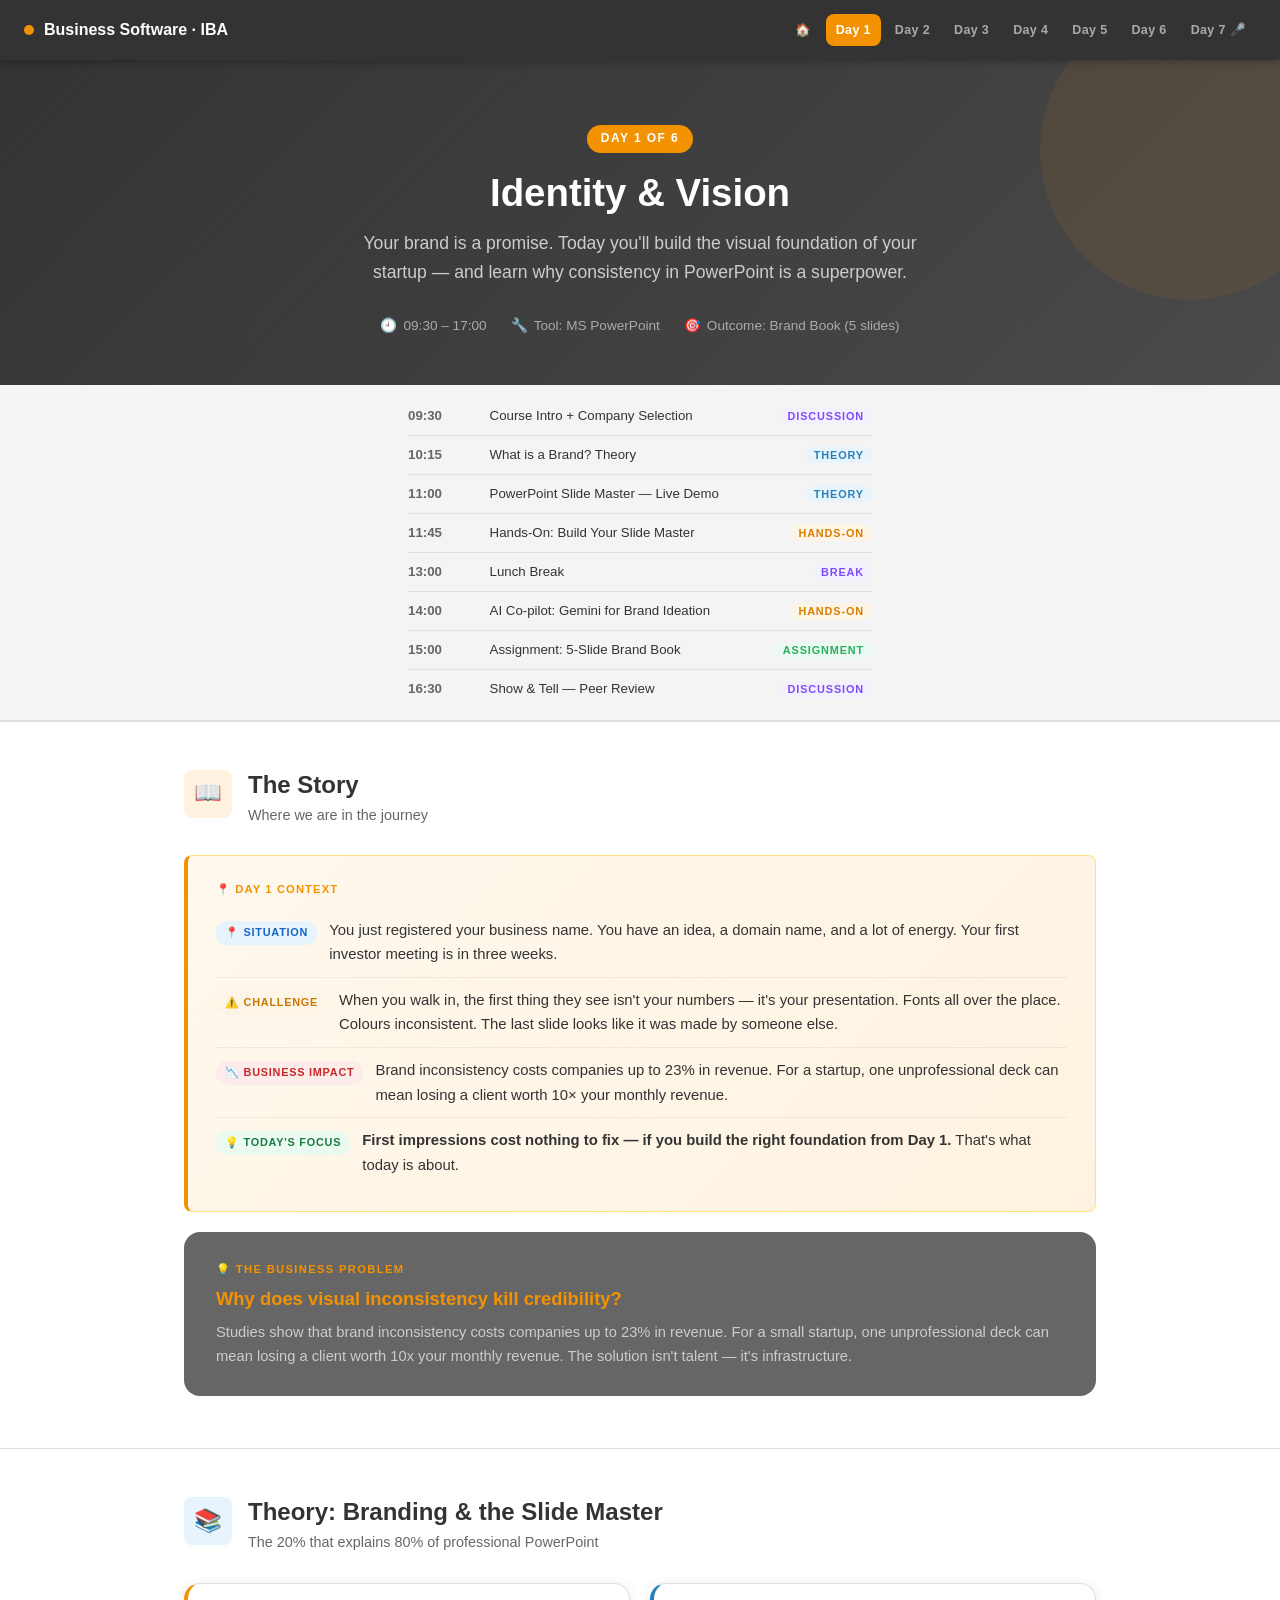
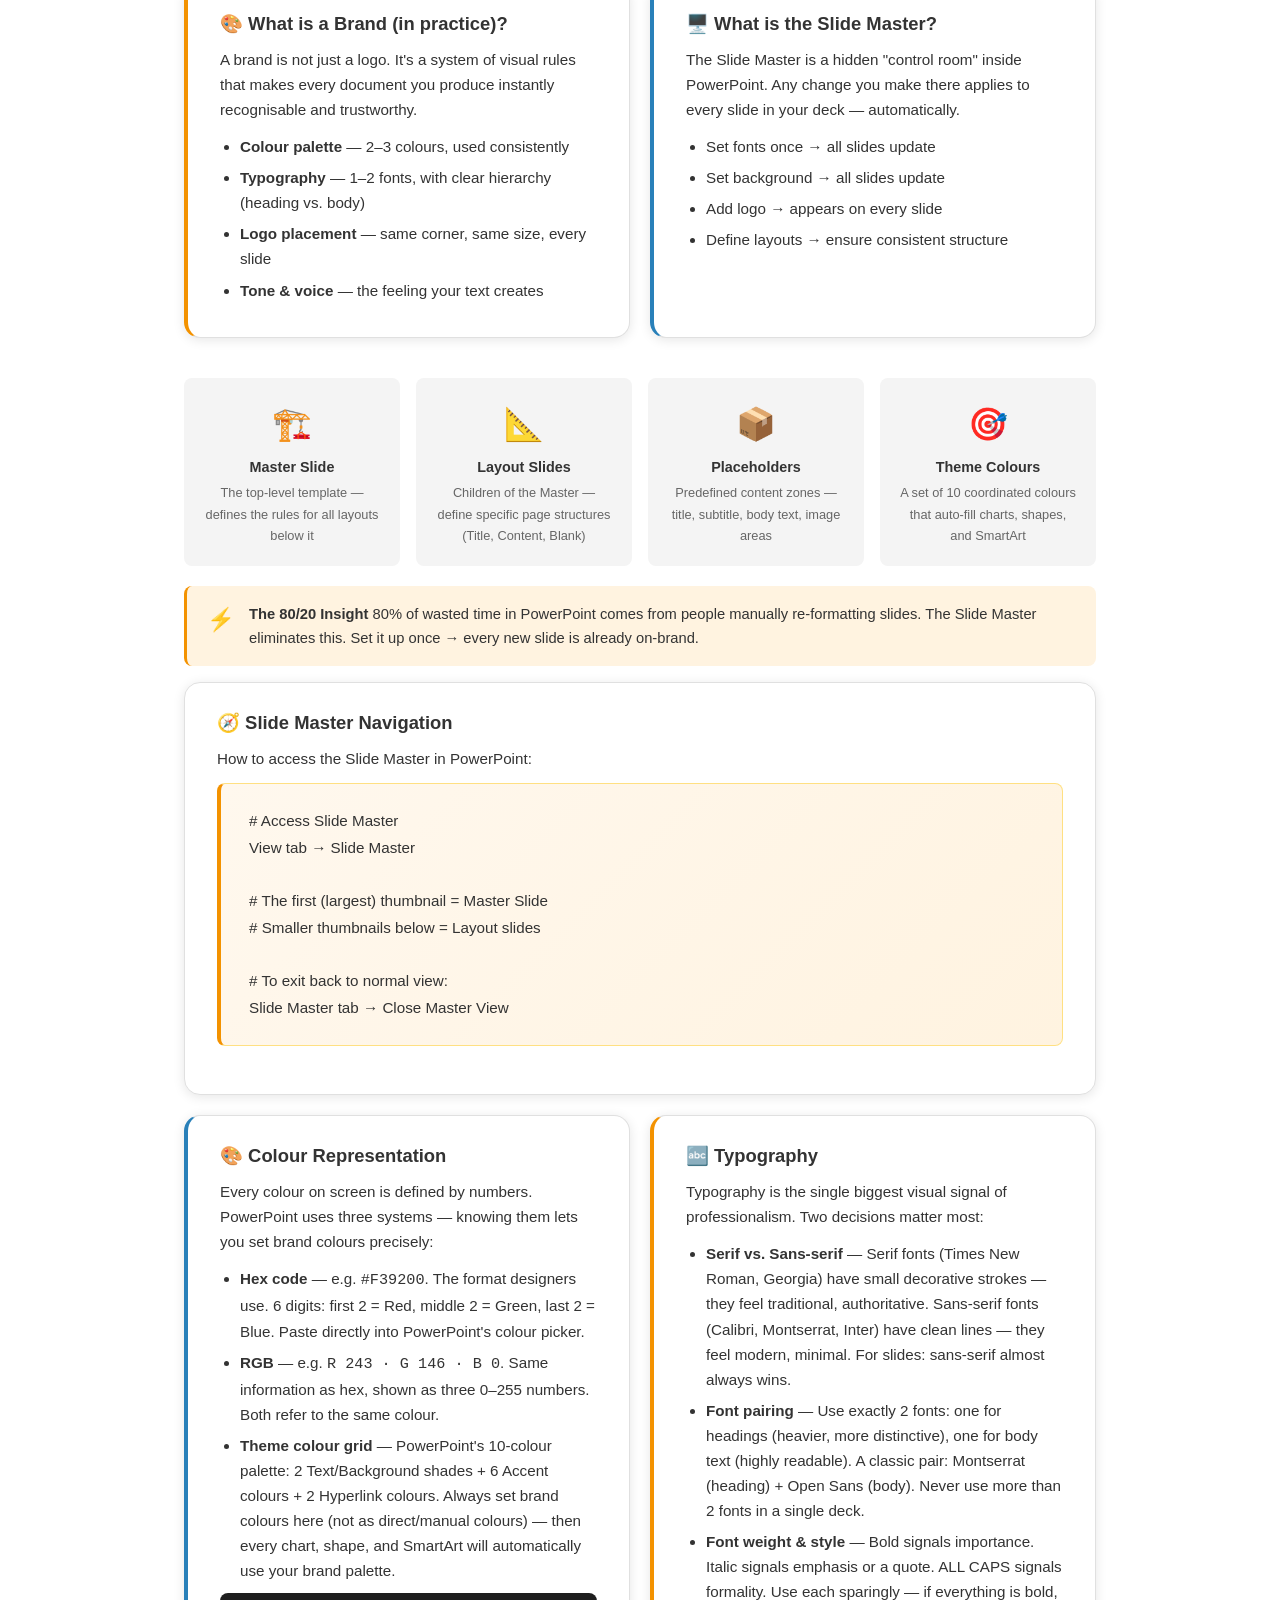
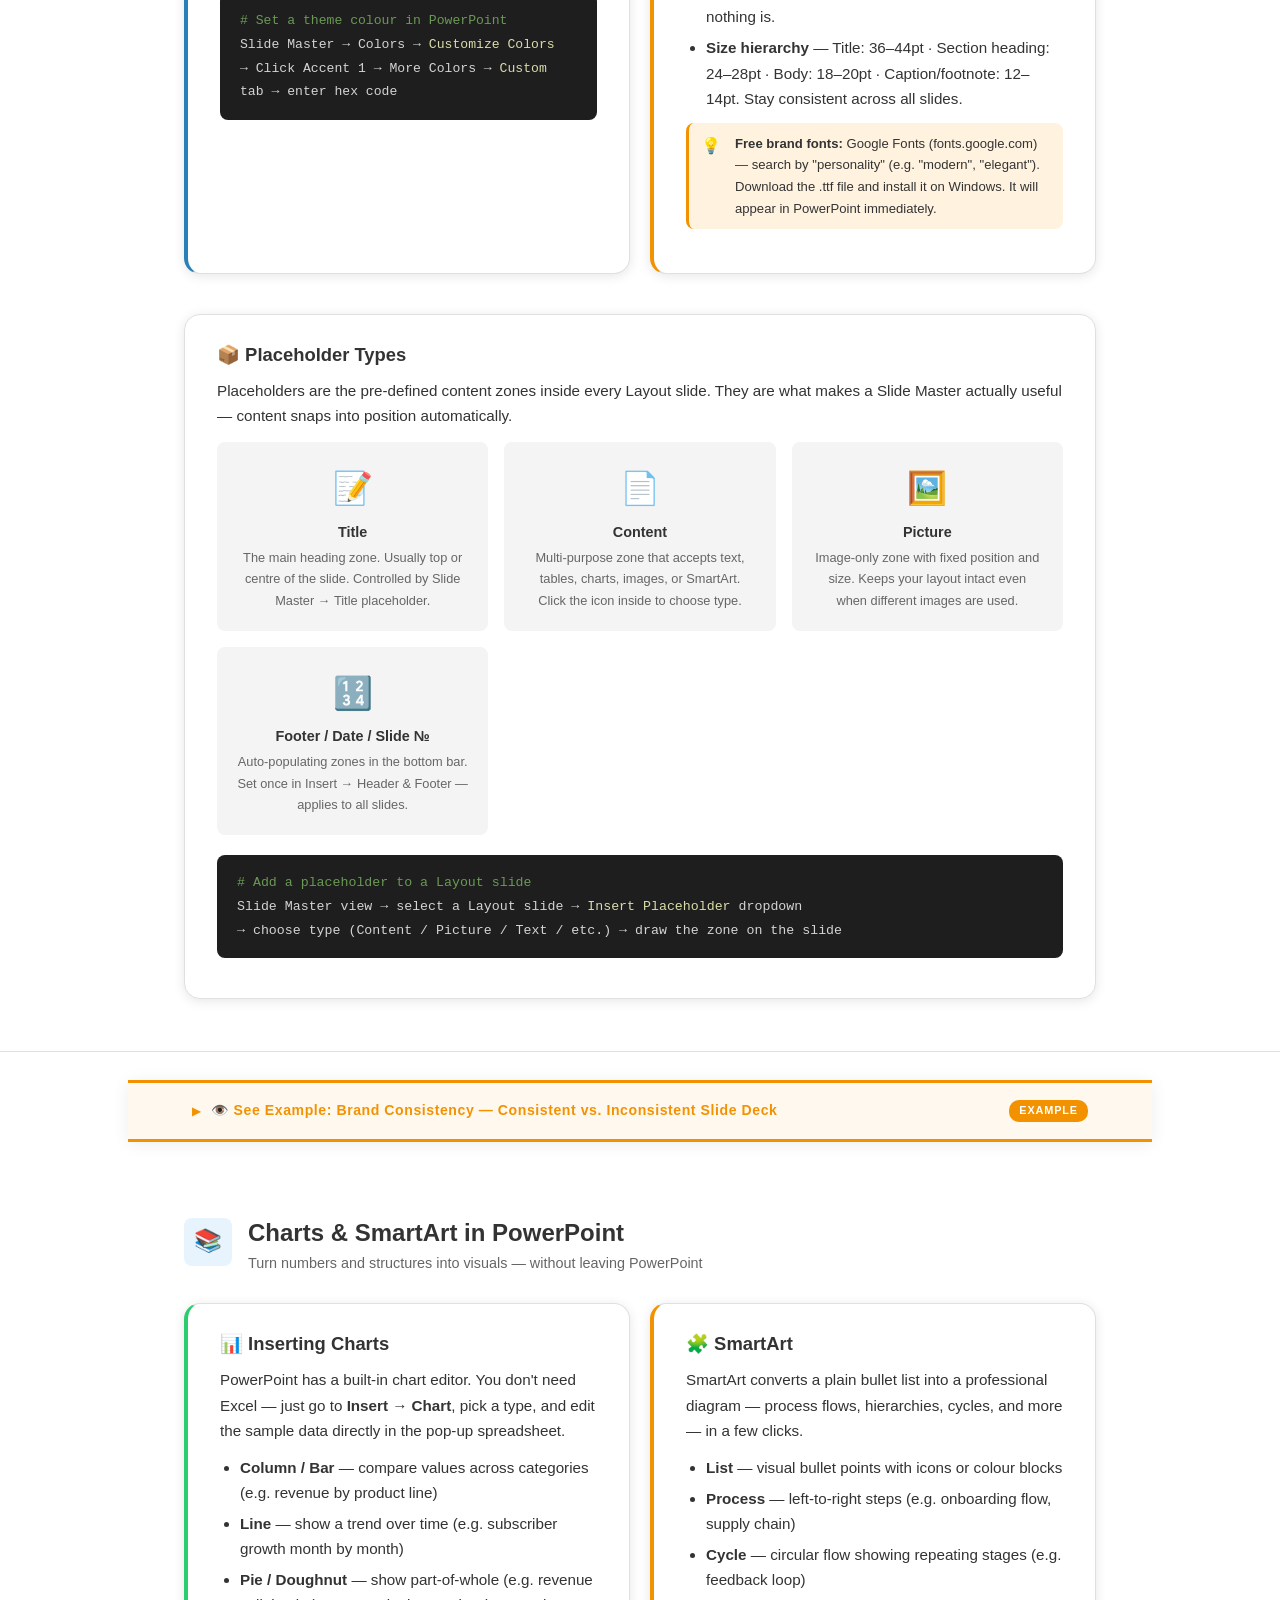
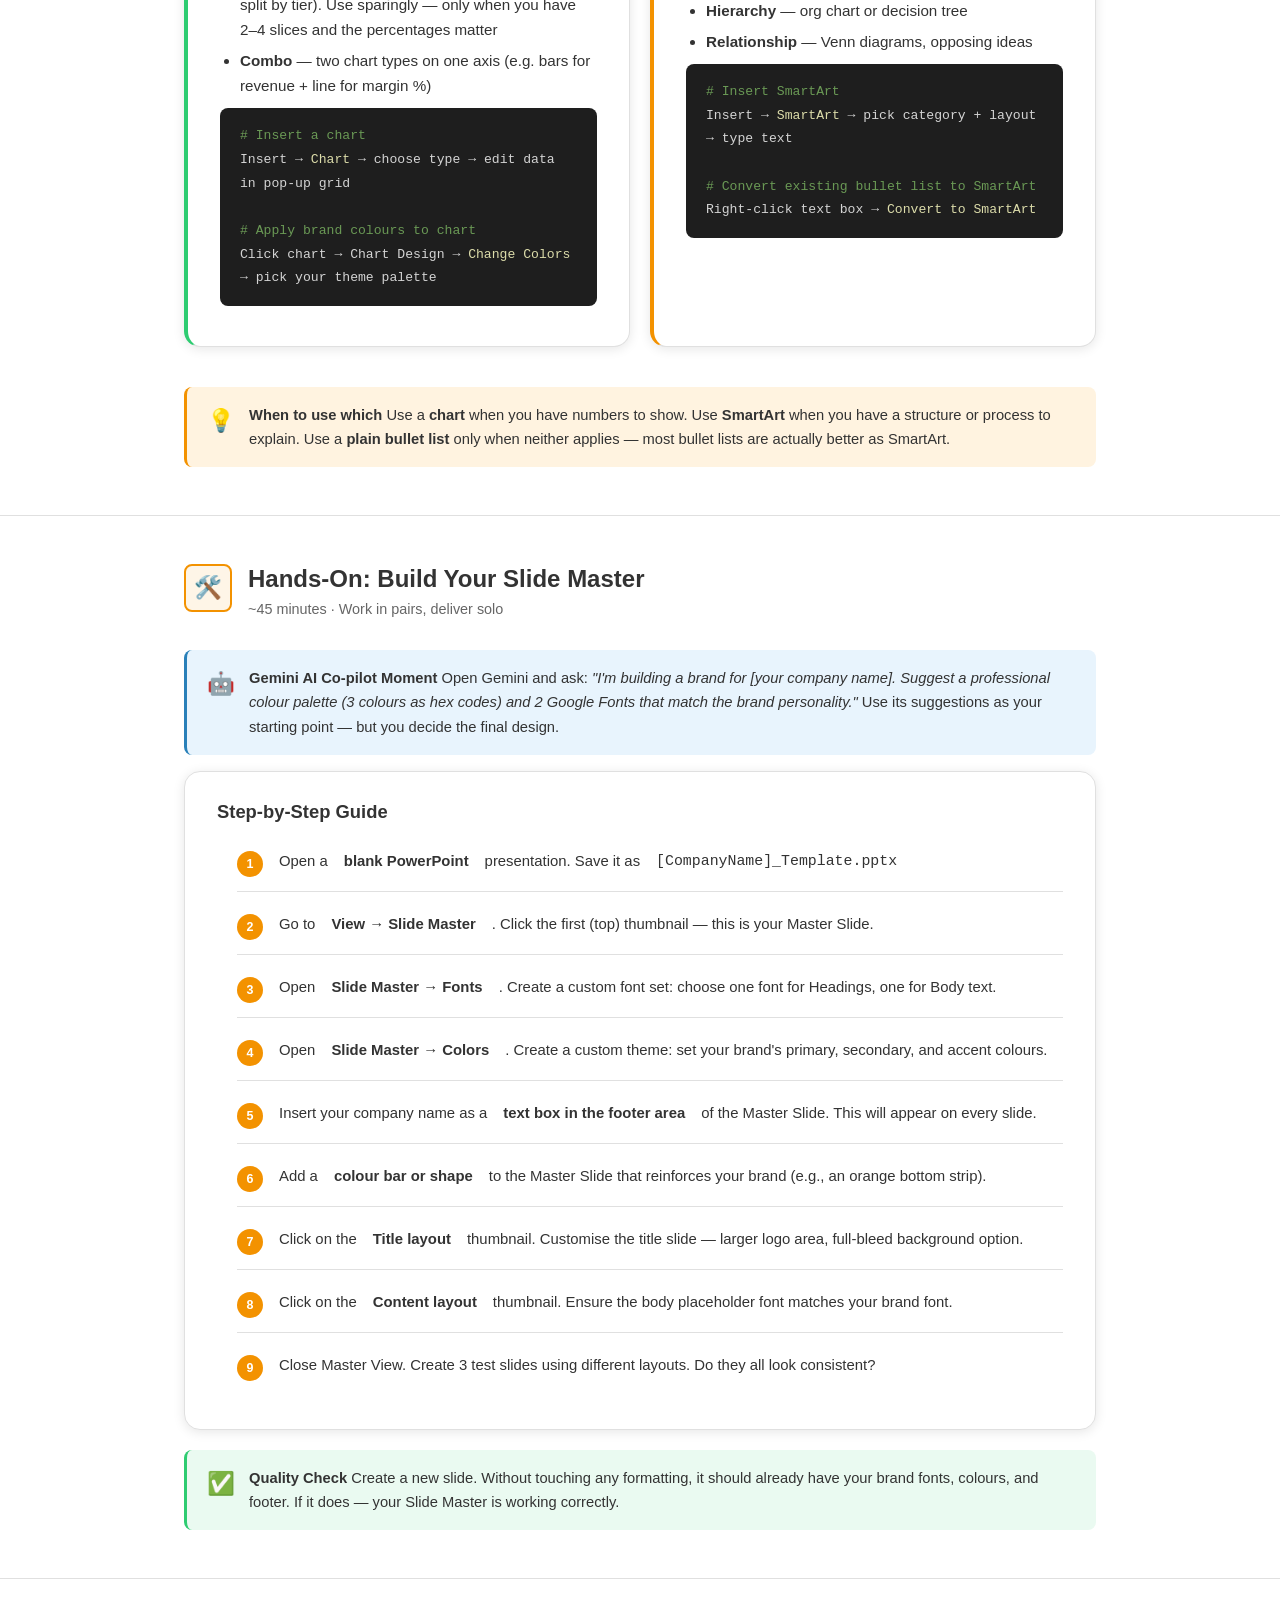
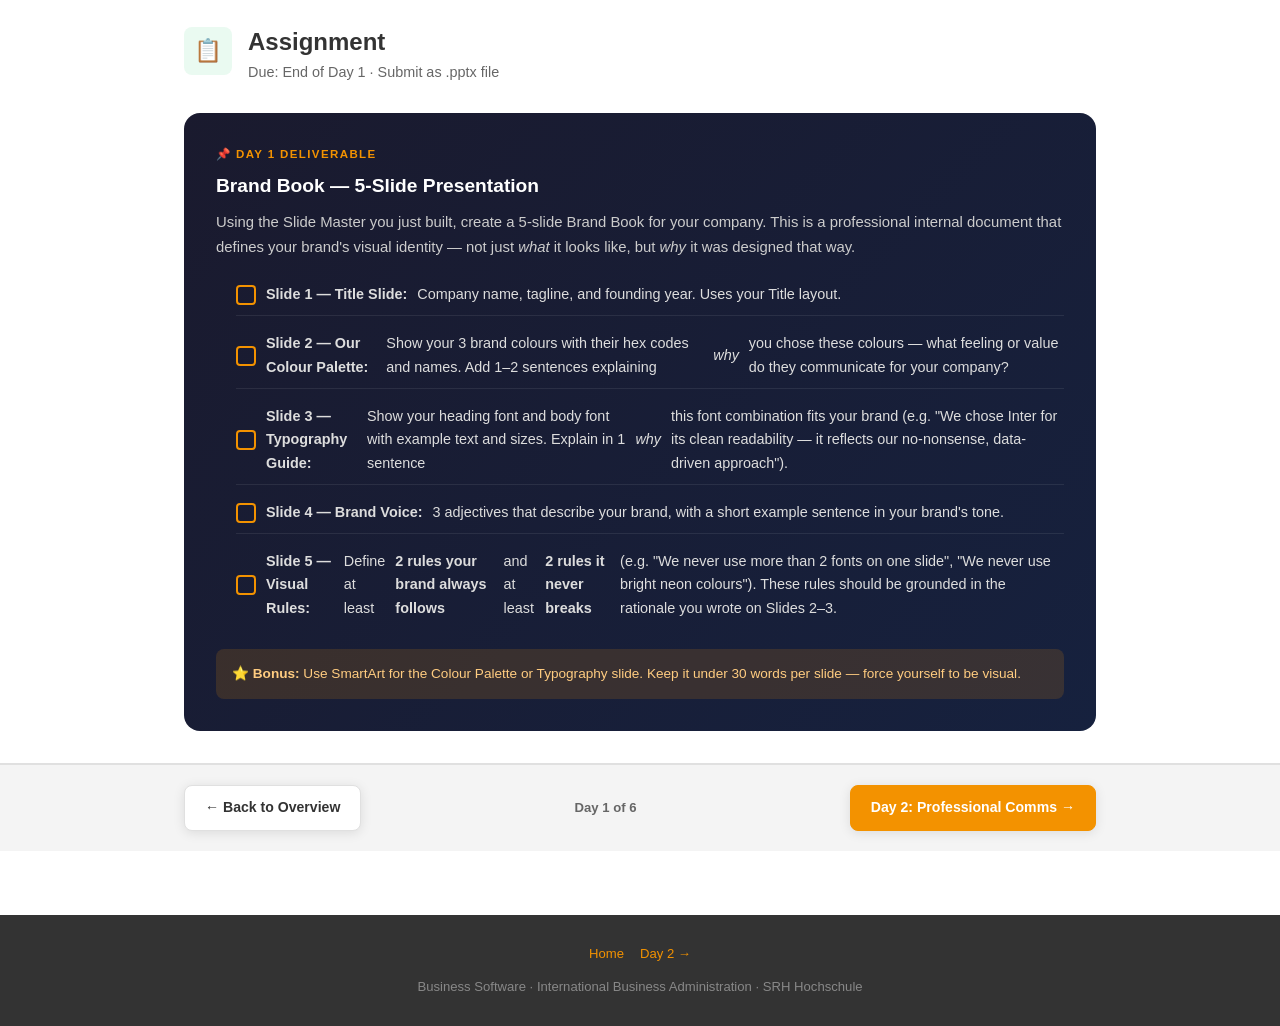
==== commit 61daca4c: "replacing strong tags with bold tags" ====
--- a/content/day1.html
+++ b/content/day1.html
@@ -159,13 +159,13 @@
                                                         every document you produce instantly recognisable and
                                                         trustworthy.</p>
                                                 <ul>
-                                                        <li><strong>Colour palette</strong> — 2–3 colours, used
+                                                        <li><b>Colour palette</b> — 2–3 colours, used
                                                                 consistently</li>
-                                                        <li><strong>Typography</strong> — 1–2 fonts, with clear
+                                                        <li><b>Typography</b> — 1–2 fonts, with clear
                                                                 hierarchy (heading vs. body)</li>
-                                                        <li><strong>Logo placement</strong> — same corner, same size,
+                                                        <li><b>Logo placement</b> — same corner, same size,
                                                                 every slide</li>
-                                                        <li><strong>Tone &amp; voice</strong> — the feeling your text
+                                                        <li><b>Tone &amp; voice</b> — the feeling your text
                                                                 creates</li>
                                                 </ul>
                                         </div>
@@ -211,9 +211,10 @@
                                 <div class="callout callout-orange">
                                         <span class="callout-icon">⚡</span>
                                         <div class="callout-body">
-                                                <strong>The 80/20 Insight</strong>
+                                                <b>The 80/20 Insight</b>
                                                 80% of wasted time in PowerPoint comes from people manually
-                                                re-formatting slides. The Slide Master eliminates this. Set it up once →
+                                                re-formatting slides. The Slide Master eliminates this. Set it
+                                                up once →
                                                 every new slide is already on-brand.
                                         </div>
                                 </div>
@@ -231,6 +232,116 @@
                                                 Slide Master tab → <span class="f-func">Close Master View</span>
                                         </div>
                                 </div>
+
+                                <div class="grid-2">
+                                        <div class="card card-blue">
+                                                <h3>🎨 Colour Representation</h3>
+                                                <p>Every colour on screen is defined by numbers. PowerPoint uses three
+                                                        systems — knowing them lets you set brand colours precisely:</p>
+                                                <ul>
+                                                        <li><b>Hex code</b> — e.g. <code>#F39200</code>. The format
+                                                                designers use. 6 digits: first 2 = Red, middle 2
+                                                                = Green, last 2 = Blue. Paste directly into
+                                                                PowerPoint's colour picker.</li>
+                                                        <li><b>RGB</b> — e.g. <code>R 243 · G 146 · B 0</code>.
+                                                                Same information as hex, shown as three 0–255
+                                                                numbers. Both refer to the same colour.</li>
+                                                        <li><b>Theme colour grid</b> — PowerPoint's 10-colour
+                                                                palette: 2 Text/Background shades + 6 Accent
+                                                                colours + 2 Hyperlink colours. Always set brand
+                                                                colours here (not as direct/manual colours) —
+                                                                then every chart, shape, and SmartArt will
+                                                                automatically use your brand palette.</li>
+                                                </ul>
+                                                <div class="formula-block" style="font-size:0.82rem; margin-top:10px;">
+                                                        <span class="f-comment"># Set a theme colour in
+                                                                PowerPoint</span><br />
+                                                        Slide Master → Colors → <span class="f-func">Customize
+                                                                Colors</span><br />
+                                                        → Click Accent 1 → More Colors → <span
+                                                                class="f-func">Custom</span> tab → enter hex code
+                                                </div>
+                                        </div>
+                                        <div class="card card-orange">
+                                                <h3>🔤 Typography</h3>
+                                                <p>Typography is the single biggest visual signal of professionalism.
+                                                        Two decisions matter most:</p>
+                                                <ul>
+                                                        <li><b>Serif vs. Sans-serif</b> — Serif fonts (Times New
+                                                                Roman, Georgia) have small decorative strokes —
+                                                                they feel traditional, authoritative. Sans-serif
+                                                                fonts (Calibri, Montserrat, Inter) have clean
+                                                                lines — they feel modern, minimal. For slides:
+                                                                sans-serif almost always wins.</li>
+                                                        <li><b>Font pairing</b> — Use exactly 2 fonts: one for
+                                                                headings (heavier, more distinctive), one for
+                                                                body text (highly readable). A classic pair:
+                                                                Montserrat (heading) + Open Sans (body). Never
+                                                                use more than 2 fonts in a single deck.</li>
+                                                        <li><b>Font weight &amp; style</b> — Bold signals
+                                                                importance. Italic signals emphasis or a quote.
+                                                                ALL CAPS signals formality. Use each sparingly —
+                                                                if everything is bold, nothing is.</li>
+                                                        <li><b>Size hierarchy</b> — Title: 36–44pt · Section
+                                                                heading: 24–28pt · Body: 18–20pt ·
+                                                                Caption/footnote: 12–14pt. Stay consistent
+                                                                across all slides.</li>
+                                                </ul>
+                                                <div class="callout callout-orange"
+                                                        style="margin-top:12px; padding:10px 12px;">
+                                                        <span class="callout-icon" style="font-size:1rem;">💡</span>
+                                                        <div class="callout-body" style="font-size:0.82rem;">
+                                                                <b>Free brand fonts:</b> Google Fonts
+                                                                (fonts.google.com) — search by "personality"
+                                                                (e.g. "modern", "elegant"). Download the .ttf
+                                                                file and install it on Windows. It will appear
+                                                                in PowerPoint immediately.
+                                                        </div>
+                                                </div>
+                                        </div>
+                                </div>
+
+                                <div class="card card-light">
+                                        <h3>📦 Placeholder Types</h3>
+                                        <p>Placeholders are the pre-defined content zones inside every Layout slide.
+                                                They are what makes a Slide Master actually useful — content snaps into
+                                                position automatically.</p>
+                                        <div class="concept-grid" style="margin-top:14px;">
+                                                <div class="concept-card">
+                                                        <div class="concept-icon">📝</div>
+                                                        <h4>Title</h4>
+                                                        <p>The main heading zone. Usually top or centre of the slide.
+                                                                Controlled by Slide Master → Title placeholder.</p>
+                                                </div>
+                                                <div class="concept-card">
+                                                        <div class="concept-icon">📄</div>
+                                                        <h4>Content</h4>
+                                                        <p>Multi-purpose zone that accepts text, tables, charts, images,
+                                                                or SmartArt. Click the icon inside to choose type.</p>
+                                                </div>
+                                                <div class="concept-card">
+                                                        <div class="concept-icon">🖼️</div>
+                                                        <h4>Picture</h4>
+                                                        <p>Image-only zone with fixed position and size. Keeps your
+                                                                layout intact even when different images are used.</p>
+                                                </div>
+                                                <div class="concept-card">
+                                                        <div class="concept-icon">🔢</div>
+                                                        <h4>Footer / Date / Slide №</h4>
+                                                        <p>Auto-populating zones in the bottom bar. Set once in Insert →
+                                                                Header &amp; Footer — applies to all slides.</p>
+                                                </div>
+                                        </div>
+                                        <div class="formula-block" style="margin-top:12px; font-size:0.83rem;">
+                                                <span class="f-comment"># Add a placeholder to a Layout
+                                                        slide</span><br />
+                                                Slide Master view → select a Layout slide → <span class="f-func">Insert
+                                                        Placeholder</span> dropdown<br />
+                                                → choose type (Content / Picture / Text / etc.) → draw the zone on the
+                                                slide
+                                        </div>
+                                </div>
+
                         </div>
                 </section>
 
@@ -311,12 +422,94 @@
                                 </div>
                                 <p
                                         style="margin-top:18px;font-size:0.85rem;background:#fff8ee;padding:10px 14px;border-left:3px solid var(--srh-orange);border-radius:4px;">
-                                        <strong>Takeaway:</strong> Your audience makes a subconscious quality judgement
-                                        in under 3 seconds. The Slide Master is what keeps the left column looking
+                                        <b>Takeaway:</b> Your audience makes a subconscious quality judgement
+                                        in under 3 seconds. The Slide Master is what keeps the left column
+                                        looking
                                         effortless.
                                 </p>
                         </div>
                 </details>
+
+                <!-- CHARTS & SMARTART -->
+                <section class="course-section">
+                        <div class="container">
+                                <div class="section-header">
+                                        <div class="section-icon icon-theory">📚</div>
+                                        <div class="section-header-text">
+                                                <h2>Charts &amp; SmartArt in PowerPoint</h2>
+                                                <p>Turn numbers and structures into visuals — without leaving PowerPoint
+                                                </p>
+                                        </div>
+                                </div>
+                                <div class="grid-2">
+                                        <div class="card card-green">
+                                                <h3>📊 Inserting Charts</h3>
+                                                <p>PowerPoint has a built-in chart editor. You don't need Excel — just
+                                                        go to <b>Insert → Chart</b>, pick a type, and edit the
+                                                        sample data directly in the pop-up spreadsheet.</p>
+                                                <ul>
+                                                        <li><b>Column / Bar</b> — compare values across categories
+                                                                (e.g. revenue by product line)</li>
+                                                        <li><b>Line</b> — show a trend over time (e.g. subscriber
+                                                                growth month by month)</li>
+                                                        <li><b>Pie / Doughnut</b> — show part-of-whole (e.g.
+                                                                revenue split by tier). Use sparingly — only
+                                                                when you have 2–4 slices and the percentages
+                                                                matter</li>
+                                                        <li><b>Combo</b> — two chart types on one axis (e.g. bars
+                                                                for revenue + line for margin %)</li>
+                                                </ul>
+                                                <div class="formula-block" style="font-size:0.82rem; margin-top:10px;">
+                                                        <span class="f-comment"># Insert a chart</span><br />
+                                                        Insert → <span class="f-func">Chart</span> → choose type → edit
+                                                        data in pop-up grid<br /><br />
+                                                        <span class="f-comment"># Apply brand colours to
+                                                                chart</span><br />
+                                                        Click chart → Chart Design → <span class="f-func">Change
+                                                                Colors</span> → pick your theme palette
+                                                </div>
+                                        </div>
+                                        <div class="card card-orange">
+                                                <h3>🧩 SmartArt</h3>
+                                                <p>SmartArt converts a plain bullet list into a professional diagram —
+                                                        process flows, hierarchies, cycles, and more — in a few clicks.
+                                                </p>
+                                                <ul>
+                                                        <li><b>List</b> — visual bullet points with icons or colour
+                                                                blocks</li>
+                                                        <li><b>Process</b> — left-to-right steps (e.g. onboarding
+                                                                flow, supply chain)</li>
+                                                        <li><b>Cycle</b> — circular flow showing repeating stages
+                                                                (e.g. feedback loop)</li>
+                                                        <li><b>Hierarchy</b> — org chart or decision tree</li>
+                                                        <li><b>Relationship</b> — Venn diagrams, opposing ideas
+                                                        </li>
+                                                </ul>
+                                                <div class="formula-block" style="font-size:0.82rem; margin-top:10px;">
+                                                        <span class="f-comment"># Insert SmartArt</span><br />
+                                                        Insert → <span class="f-func">SmartArt</span> → pick category +
+                                                        layout → type text<br /><br />
+                                                        <span class="f-comment"># Convert existing bullet list to
+                                                                SmartArt</span><br />
+                                                        Right-click text box → <span class="f-func">Convert to
+                                                                SmartArt</span>
+                                                </div>
+                                        </div>
+                                </div>
+                                <div class="callout callout-orange">
+                                        <span class="callout-icon">💡</span>
+                                        <div class="callout-body">
+                                                <b>When to use which</b>
+                                                Use a <b>chart</b> when you have numbers to show. Use
+                                                <b>SmartArt</b> when you have a structure or
+                                                process to explain. Use a <b>plain bullet
+                                                        list</b> only when neither applies
+                                                — most bullet lists are actually better
+                                                as SmartArt.
+                                        </div>
+                                </div>
+                        </div>
+                </section>
 
                 <!-- HANDS-ON -->
                 <section class="course-section">
@@ -331,11 +524,15 @@
                                 <div class="callout callout-blue">
                                         <span class="callout-icon">🤖</span>
                                         <div class="callout-body">
-                                                <strong>Gemini AI Co-pilot Moment</strong>
-                                                Open Gemini and ask: <em>"I'm building a brand for [your company name].
-                                                        Suggest a professional colour palette (3 colours as hex codes)
-                                                        and 2 Google Fonts that match the brand personality."</em> Use
-                                                its suggestions as your starting point — but you decide the final
+                                                <b>Gemini AI Co-pilot Moment</b>
+                                                Open Gemini and ask: <em>"I'm building a brand for [your company
+                                                        name].
+                                                        Suggest a professional colour palette (3 colours as hex
+                                                        codes)
+                                                        and 2 Google Fonts that match the brand
+                                                        personality."</em> Use
+                                                its suggestions as your starting point — but you decide the
+                                                final
                                                 design.
                                         </div>
                                 </div>
@@ -366,9 +563,11 @@
                                 <div class="callout callout-green">
                                         <span class="callout-icon">✅</span>
                                         <div class="callout-body">
-                                                <strong>Quality Check</strong>
-                                                Create a new slide. Without touching any formatting, it should already
-                                                have your brand fonts, colours, and footer. If it does — your Slide
+                                                <b>Quality Check</b>
+                                                Create a new slide. Without touching any formatting, it should
+                                                already
+                                                have your brand fonts, colours, and footer. If it does — your
+                                                Slide
                                                 Master is working correctly.
                                         </div>
                                 </div>
@@ -390,46 +589,55 @@
                                         <p>Using the Slide Master you just built, create a 5-slide Brand Book for your
                                                 company. This is a professional internal document that defines your
                                                 brand's visual identity — not just <em>what</em> it looks like, but
-                                                <em>why</em> it was designed that way.</p>
+                                                <em>why</em> it was designed that way.
+                                        </p>
                                         <ul class="deliverable-list">
                                                 <li>
-                                                        <div class="check"></div><strong>Slide 1 — Title Slide:</strong>
-                                                        Company name, tagline, and founding year. Uses your Title
+                                                        <div class="check"></div><b>Slide 1 — Title Slide:</b>
+                                                        Company name, tagline, and founding year. Uses your
+                                                        Title
                                                         layout.
                                                 </li>
                                                 <li>
-                                                        <div class="check"></div><strong>Slide 2 — Our Colour
-                                                                Palette:</strong> Show your 3 brand colours with their
+                                                        <div class="check"></div><b>Slide 2 — Our Colour
+                                                                Palette:</b> Show your 3 brand colours with their
                                                         hex codes and names. Add 1–2 sentences explaining
                                                         <em>why</em> you chose these colours — what feeling or
                                                         value do they communicate for your company?
                                                 </li>
                                                 <li>
-                                                        <div class="check"></div><strong>Slide 3 — Typography
-                                                                Guide:</strong> Show your heading font and body font
+                                                        <div class="check"></div><b>Slide 3 — Typography
+                                                                Guide:</b> Show your heading font and body font
                                                         with example text and sizes. Explain in 1 sentence
                                                         <em>why</em> this font combination fits your brand (e.g.
-                                                        "We chose Inter for its clean readability — it reflects our
+                                                        "We chose Inter for its clean readability — it reflects
+                                                        our
                                                         no-nonsense, data-driven approach").
                                                 </li>
                                                 <li>
-                                                        <div class="check"></div><strong>Slide 4 — Brand Voice:</strong>
-                                                        3 adjectives that describe your brand, with a short example
+                                                        <div class="check"></div><b>Slide 4 — Brand Voice:</b>
+                                                        3 adjectives that describe your brand, with a short
+                                                        example
                                                         sentence in your brand's tone.
                                                 </li>
                                                 <li>
-                                                        <div class="check"></div><strong>Slide 5 — Visual Rules:</strong>
-                                                        Define at least <strong>2 rules your brand always follows</strong>
-                                                        and at least <strong>2 rules it never breaks</strong> (e.g.
-                                                        "We never use more than 2 fonts on one slide", "We never use
-                                                        bright neon colours"). These rules should be grounded in the
+                                                        <div class="check"></div><b>Slide 5 — Visual Rules:</b>
+                                                        Define at least <b>2 rules your brand always
+                                                                follows</b>
+                                                        and at least <b>2 rules it never breaks</b>
+                                                        (e.g.
+                                                        "We never use more than 2 fonts on one
+                                                        slide", "We never use
+                                                        bright neon colours"). These rules
+                                                        should be grounded in the
                                                         rationale you wrote on Slides 2–3.
                                                 </li>
                                         </ul>
                                         <div
                                                 style="margin-top:20px; padding:14px 16px; background:rgba(243,146,0,0.15); border-radius:var(--radius); font-size:0.85rem; color:#ffcc80;">
-                                                <strong>⭐ Bonus:</strong> Use SmartArt for the Colour Palette or
-                                                Typography slide. Keep it under 30 words per slide — force yourself to
+                                                <b>⭐ Bonus:</b> Use SmartArt for the Colour Palette or
+                                                Typography slide. Keep it under 30 words per slide — force
+                                                yourself to
                                                 be visual.
                                         </div>
                                 </div>
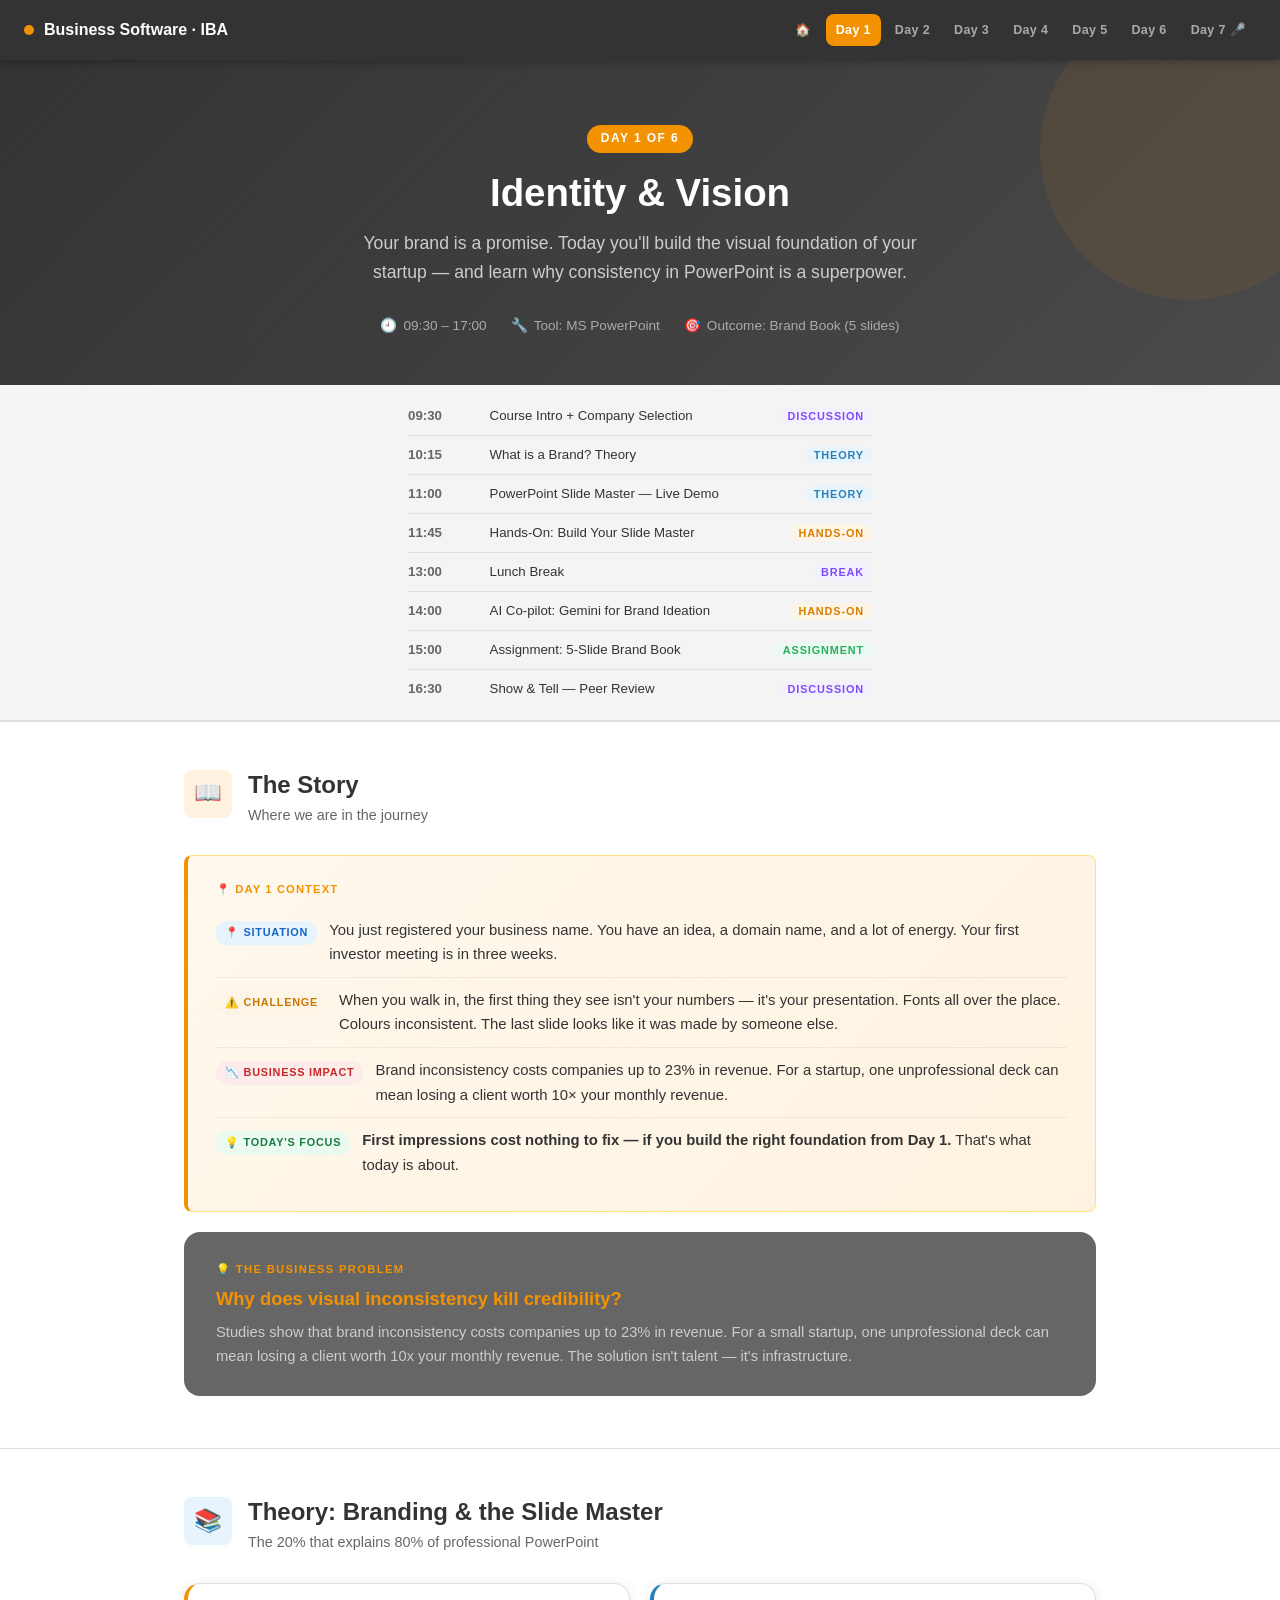
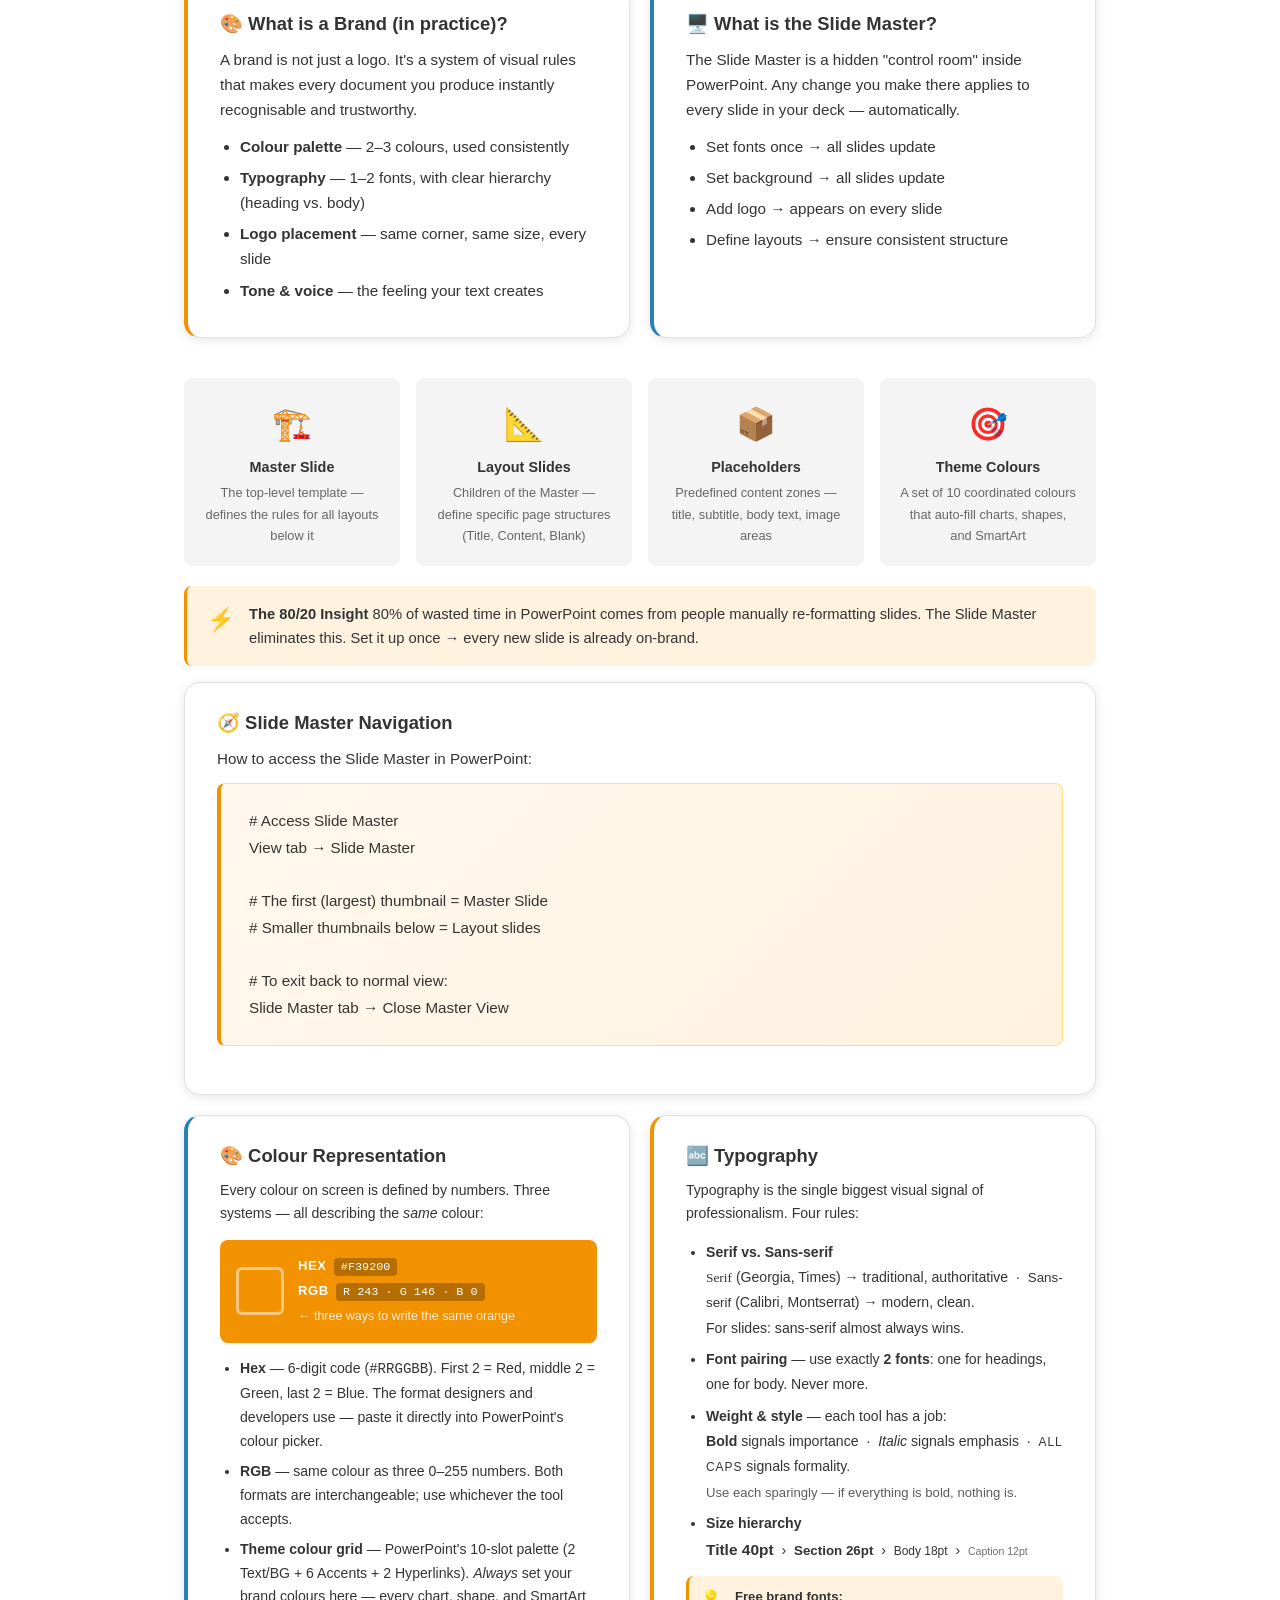
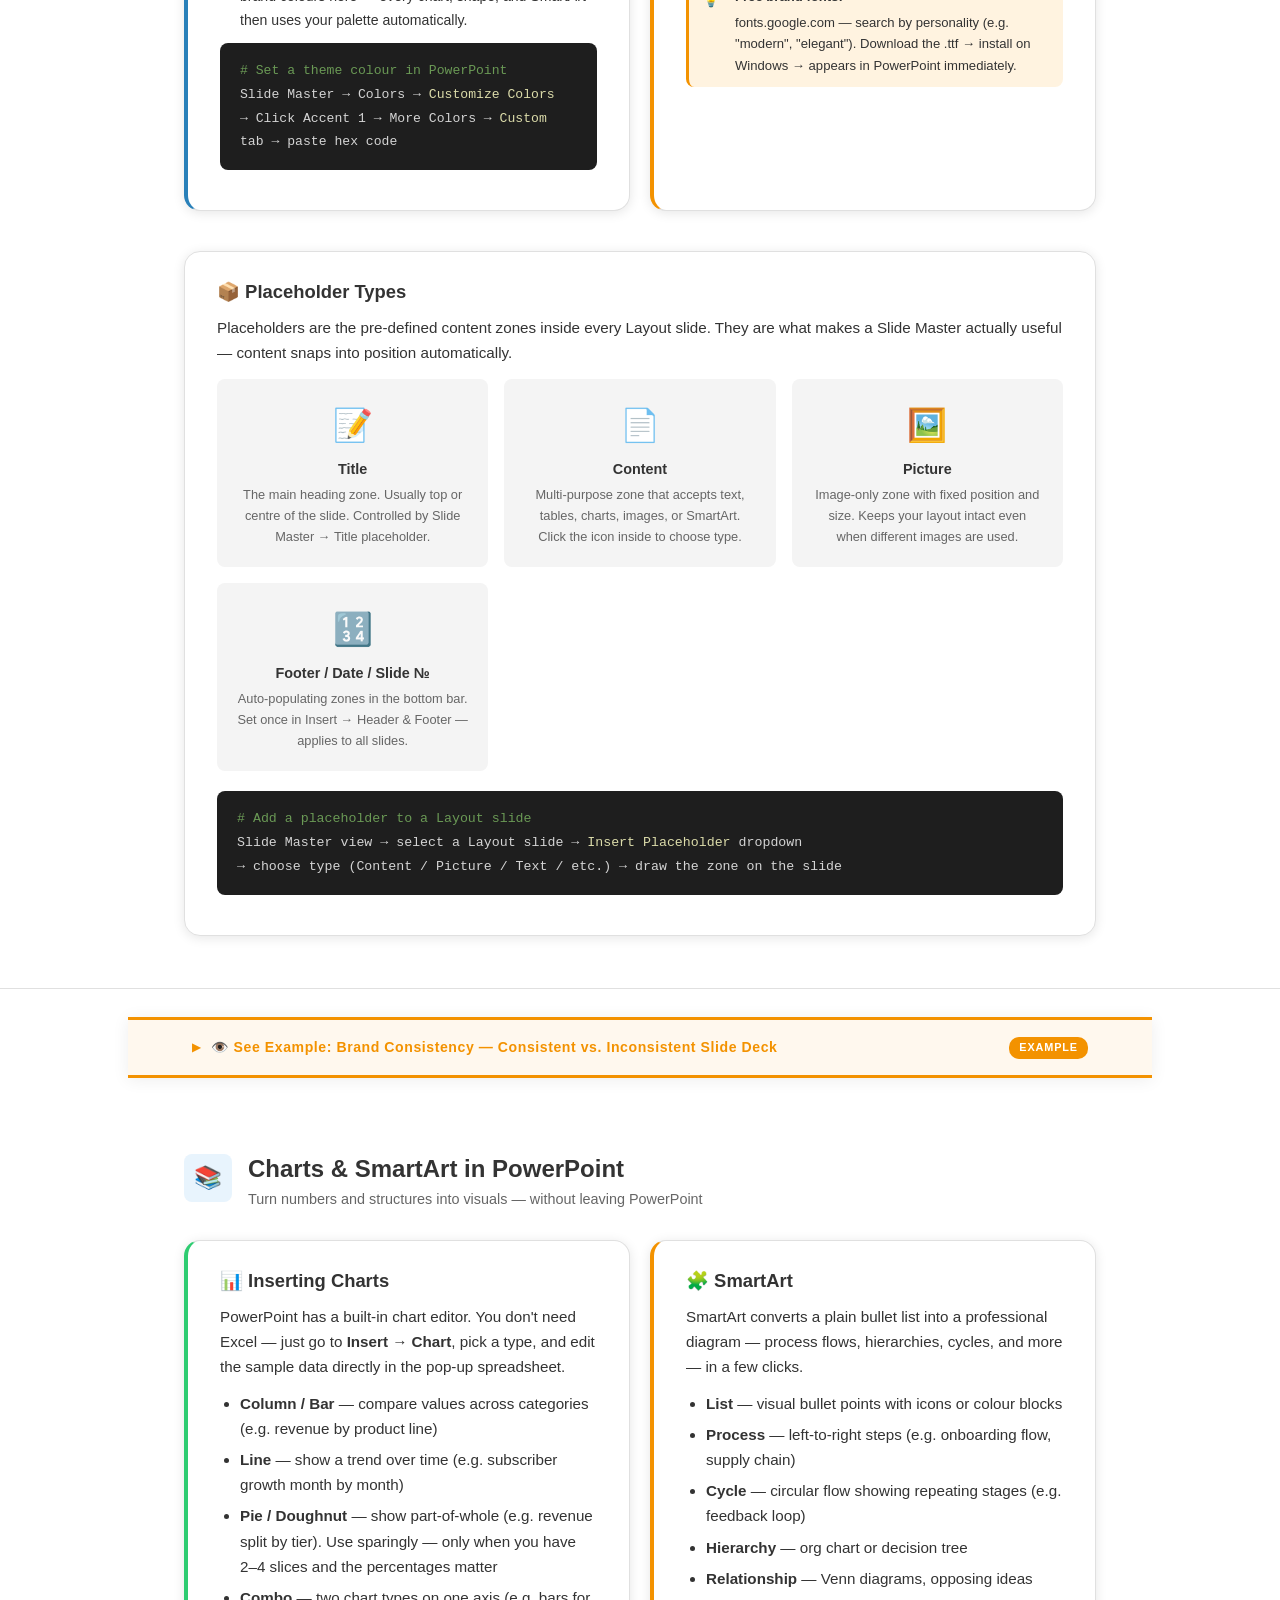
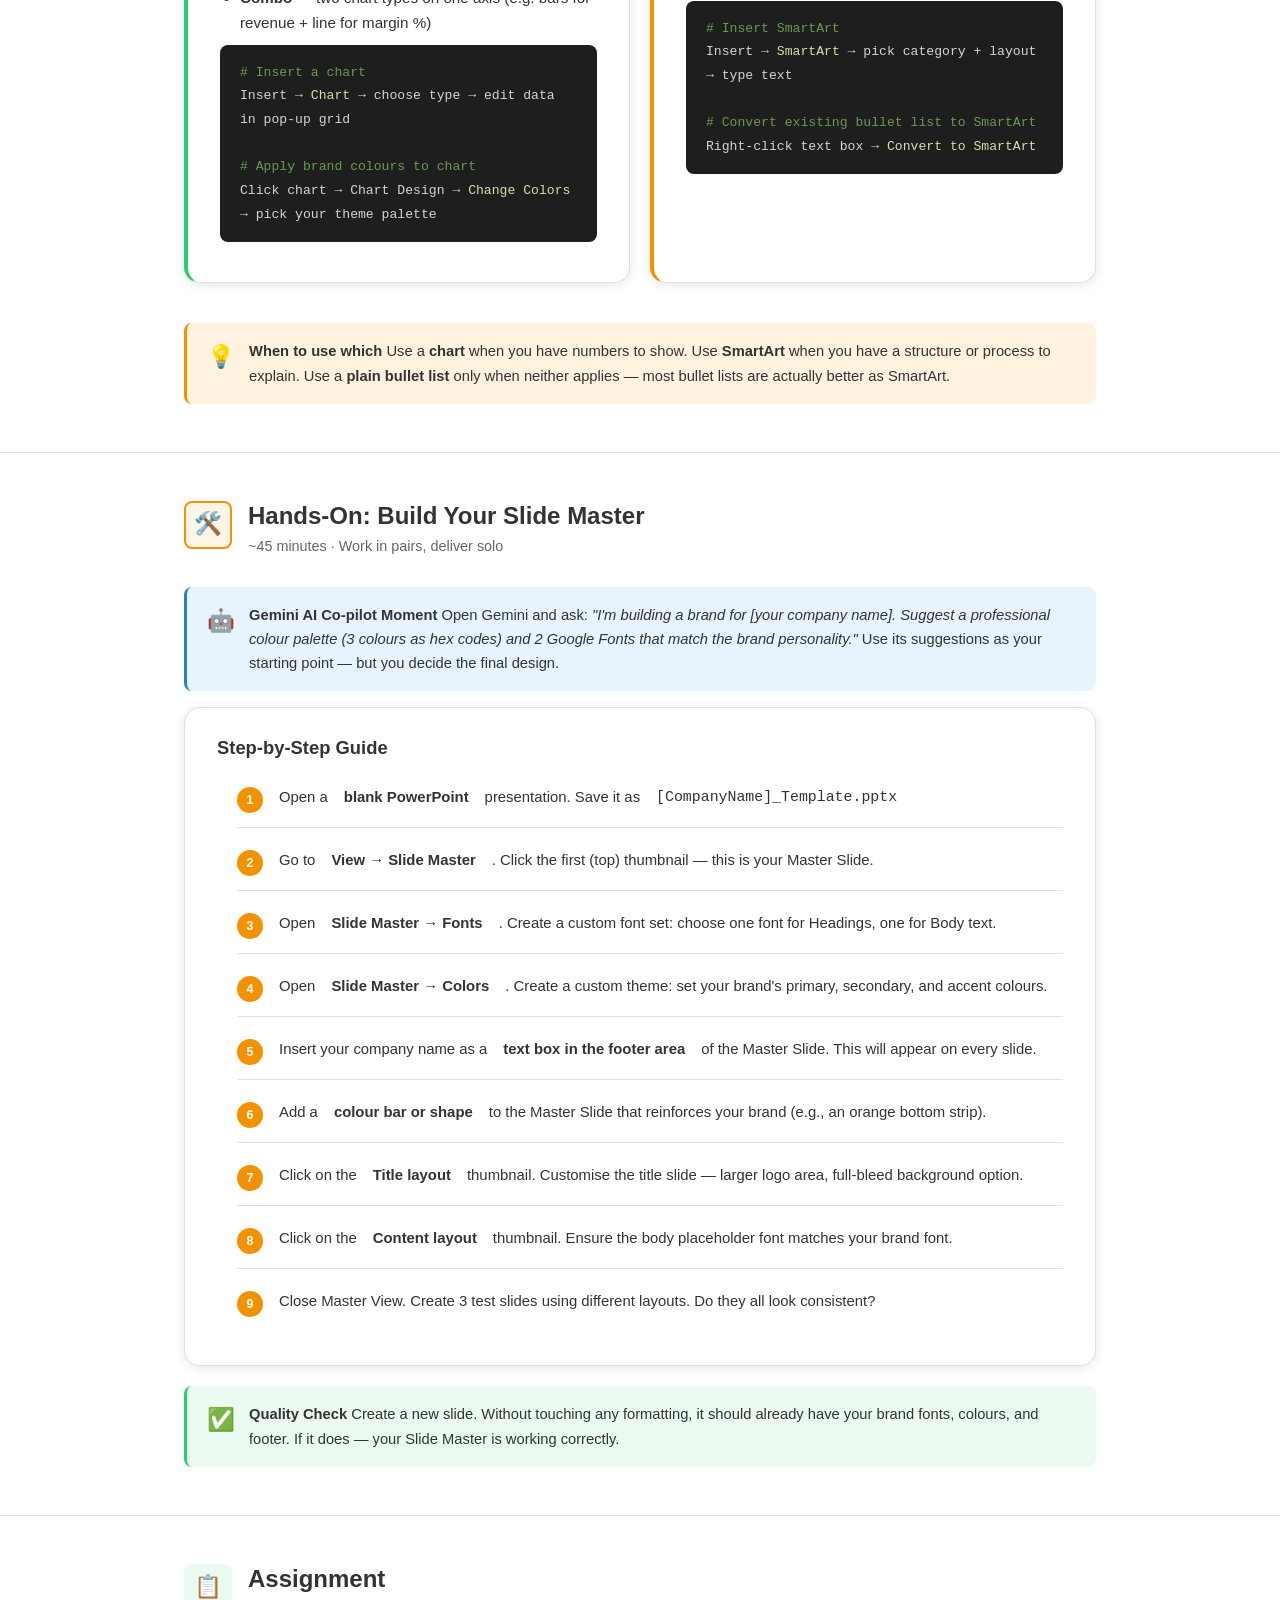
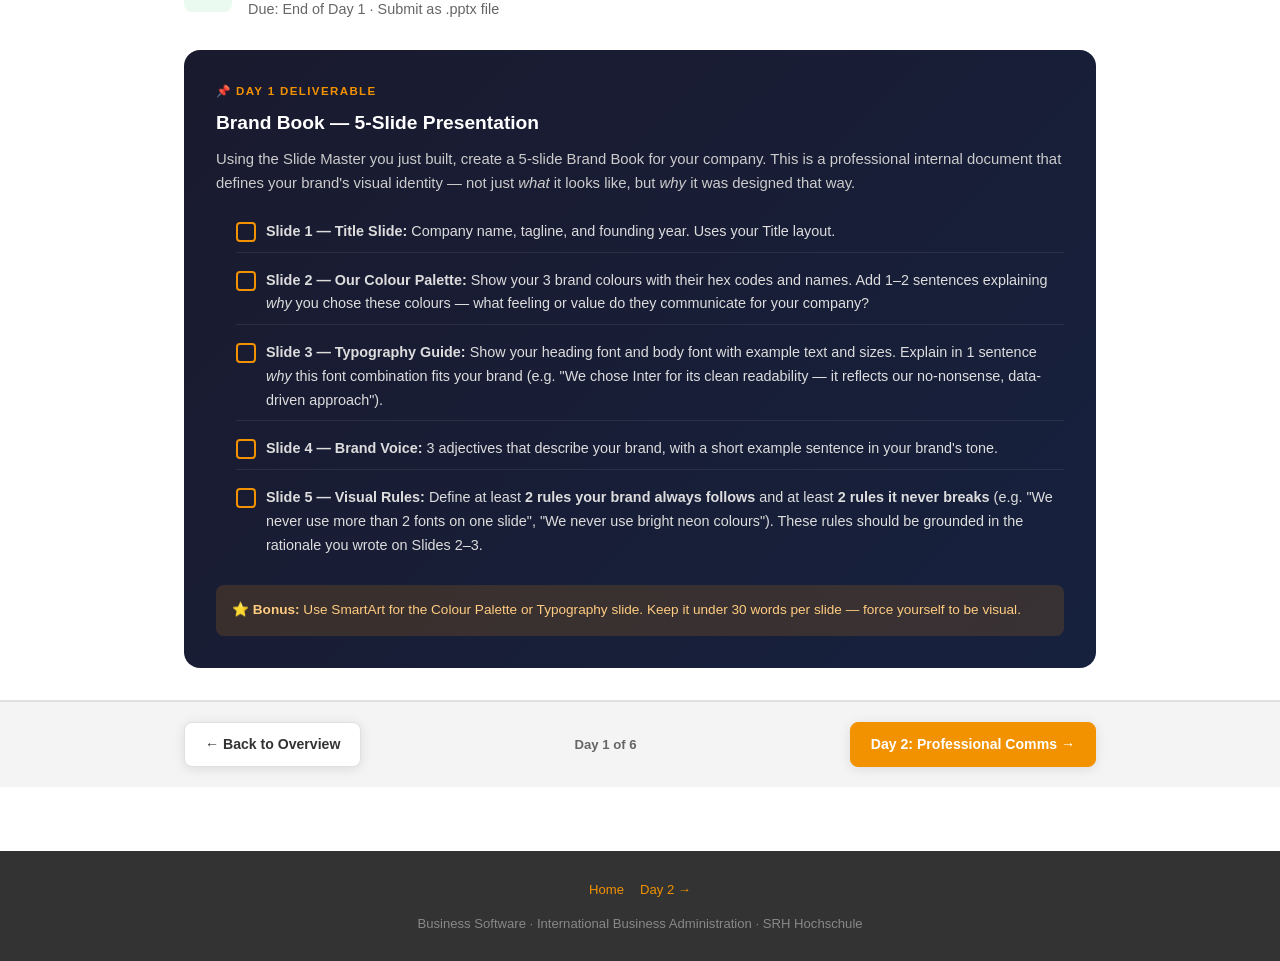
==== commit 874a963a: "some formatting for aesthetics" ====
--- a/content/day1.html
+++ b/content/day1.html
@@ -236,66 +236,62 @@
                                 <div class="grid-2">
                                         <div class="card card-blue">
                                                 <h3>🎨 Colour Representation</h3>
-                                                <p>Every colour on screen is defined by numbers. PowerPoint uses three
-                                                        systems — knowing them lets you set brand colours precisely:</p>
-                                                <ul>
-                                                        <li><b>Hex code</b> — e.g. <code>#F39200</code>. The format
-                                                                designers use. 6 digits: first 2 = Red, middle 2
-                                                                = Green, last 2 = Blue. Paste directly into
-                                                                PowerPoint's colour picker.</li>
-                                                        <li><b>RGB</b> — e.g. <code>R 243 · G 146 · B 0</code>.
-                                                                Same information as hex, shown as three 0–255
-                                                                numbers. Both refer to the same colour.</li>
-                                                        <li><b>Theme colour grid</b> — PowerPoint's 10-colour
-                                                                palette: 2 Text/Background shades + 6 Accent
-                                                                colours + 2 Hyperlink colours. Always set brand
-                                                                colours here (not as direct/manual colours) —
-                                                                then every chart, shape, and SmartArt will
-                                                                automatically use your brand palette.</li>
+                                                <p style="font-size:0.88rem; margin-bottom:14px;">Every colour on screen is defined by numbers. Three systems — all describing the <em>same</em> colour:</p>
+
+                                                <!-- Live colour swatch -->
+                                                <div style="background:#F39200; border-radius:8px; padding:14px 16px; margin-bottom:14px; display:flex; align-items:center; gap:14px;">
+                                                        <div style="width:48px; height:48px; border-radius:6px; background:#F39200; border:3px solid rgba(255,255,255,0.5); flex-shrink:0;"></div>
+                                                        <div style="font-size:0.82rem; color:#fff; line-height:1.9;">
+                                                                <div><strong style="letter-spacing:0.04em;">HEX</strong> &nbsp;<code style="background:rgba(0,0,0,0.25); padding:2px 7px; border-radius:4px; font-size:0.9em;">#F39200</code></div>
+                                                                <div><strong style="letter-spacing:0.04em;">RGB</strong> &nbsp;<code style="background:rgba(0,0,0,0.25); padding:2px 7px; border-radius:4px; font-size:0.9em;">R 243 · G 146 · B 0</code></div>
+                                                                <div style="font-size:0.78rem; opacity:0.85; margin-top:2px;">← three ways to write the same orange</div>
+                                                        </div>
+                                                </div>
+
+                                                <ul style="font-size:0.88rem; line-height:1.7;">
+                                                        <li><strong>Hex</strong> — 6-digit code (<code>#RRGGBB</code>). First 2 = Red, middle 2 = Green, last 2 = Blue. The format designers and developers use — paste it directly into PowerPoint's colour picker.</li>
+                                                        <li><strong>RGB</strong> — same colour as three 0–255 numbers. Both formats are interchangeable; use whichever the tool accepts.</li>
+                                                        <li><strong>Theme colour grid</strong> — PowerPoint's 10-slot palette (2 Text/BG + 6 Accents + 2 Hyperlinks). <em>Always</em> set your brand colours here — every chart, shape, and SmartArt then uses your palette automatically.</li>
                                                 </ul>
                                                 <div class="formula-block" style="font-size:0.82rem; margin-top:10px;">
-                                                        <span class="f-comment"># Set a theme colour in
-                                                                PowerPoint</span><br />
-                                                        Slide Master → Colors → <span class="f-func">Customize
-                                                                Colors</span><br />
-                                                        → Click Accent 1 → More Colors → <span
-                                                                class="f-func">Custom</span> tab → enter hex code
-                                                </div>
-                                        </div>
+                                                        <span class="f-comment"># Set a theme colour in PowerPoint</span><br />
+                                                        Slide Master → Colors → <span class="f-func">Customize Colors</span><br />
+                                                        → Click Accent 1 → More Colors → <span class="f-func">Custom</span> tab → paste hex code
+                                                </div>
+                                        </div>
+
                                         <div class="card card-orange">
                                                 <h3>🔤 Typography</h3>
-                                                <p>Typography is the single biggest visual signal of professionalism.
-                                                        Two decisions matter most:</p>
-                                                <ul>
-                                                        <li><b>Serif vs. Sans-serif</b> — Serif fonts (Times New
-                                                                Roman, Georgia) have small decorative strokes —
-                                                                they feel traditional, authoritative. Sans-serif
-                                                                fonts (Calibri, Montserrat, Inter) have clean
-                                                                lines — they feel modern, minimal. For slides:
-                                                                sans-serif almost always wins.</li>
-                                                        <li><b>Font pairing</b> — Use exactly 2 fonts: one for
-                                                                headings (heavier, more distinctive), one for
-                                                                body text (highly readable). A classic pair:
-                                                                Montserrat (heading) + Open Sans (body). Never
-                                                                use more than 2 fonts in a single deck.</li>
-                                                        <li><b>Font weight &amp; style</b> — Bold signals
-                                                                importance. Italic signals emphasis or a quote.
-                                                                ALL CAPS signals formality. Use each sparingly —
-                                                                if everything is bold, nothing is.</li>
-                                                        <li><b>Size hierarchy</b> — Title: 36–44pt · Section
-                                                                heading: 24–28pt · Body: 18–20pt ·
-                                                                Caption/footnote: 12–14pt. Stay consistent
-                                                                across all slides.</li>
-                                                </ul>
-                                                <div class="callout callout-orange"
-                                                        style="margin-top:12px; padding:10px 12px;">
+                                                <p style="font-size:0.88rem; margin-bottom:14px;">Typography is the single biggest visual signal of professionalism. Four rules:</p>
+                                                <ul style="font-size:0.88rem; line-height:1.8;">
+                                                        <li>
+                                                                <strong>Serif vs. Sans-serif</strong><br />
+                                                                <span style="font-family:Georgia,serif; font-size:0.95em;">Serif</span> (Georgia, Times) → traditional, authoritative &nbsp;·&nbsp;
+                                                                <span style="font-family:Calibri,Arial,sans-serif; font-size:0.95em;">Sans-serif</span> (Calibri, Montserrat) → modern, clean.<br />
+                                                                For slides: sans-serif almost always wins.
+                                                        </li>
+                                                        <li>
+                                                                <strong>Font pairing</strong> — use exactly <strong>2 fonts</strong>: one for headings, one for body. Never more.
+                                                        </li>
+                                                        <li>
+                                                                <strong>Weight &amp; style</strong> — each tool has a job:<br />
+                                                                <strong>Bold</strong> signals importance &nbsp;·&nbsp;
+                                                                <em>Italic</em> signals emphasis &nbsp;·&nbsp;
+                                                                <span style="text-transform:uppercase; letter-spacing:0.08em; font-size:0.85em;">All Caps</span> signals formality.<br />
+                                                                <span style="font-size:0.82rem; opacity:0.8;">Use each sparingly — if everything is bold, nothing is.</span>
+                                                        </li>
+                                                        <li>
+                                                                <strong>Size hierarchy</strong><br />
+                                                                <span style="font-size:1.1em; font-weight:700;">Title 40pt</span> &nbsp;›&nbsp;
+                                                                <span style="font-size:0.95em; font-weight:600;">Section 26pt</span> &nbsp;›&nbsp;
+                                                                <span style="font-size:0.85em;">Body 18pt</span> &nbsp;›&nbsp;
+                                                                <span style="font-size:0.75em; opacity:0.7;">Caption 12pt</span>
+                                                        </li>
+                                                </ul>
+                                                <div class="callout callout-orange" style="margin-top:12px; padding:10px 12px;">
                                                         <span class="callout-icon" style="font-size:1rem;">💡</span>
                                                         <div class="callout-body" style="font-size:0.82rem;">
-                                                                <b>Free brand fonts:</b> Google Fonts
-                                                                (fonts.google.com) — search by "personality"
-                                                                (e.g. "modern", "elegant"). Download the .ttf
-                                                                file and install it on Windows. It will appear
-                                                                in PowerPoint immediately.
+                                                                <strong>Free brand fonts:</strong> <a href="https://fonts.google.com" target="_blank" style="color:inherit;">fonts.google.com</a> — search by personality (e.g. "modern", "elegant"). Download the .ttf → install on Windows → appears in PowerPoint immediately.
                                                         </div>
                                                 </div>
                                         </div>
@@ -593,45 +589,15 @@
                                         </p>
                                         <ul class="deliverable-list">
                                                 <li>
-                                                        <div class="check"></div><b>Slide 1 — Title Slide:</b>
-                                                        Company name, tagline, and founding year. Uses your
-                                                        Title
-                                                        layout.
-                                                </li>
+                                                        <div class="check"></div><span><strong>Slide 1 — Title Slide:</strong> Company name, tagline, and founding year. Uses your Title layout.</span></li>
                                                 <li>
-                                                        <div class="check"></div><b>Slide 2 — Our Colour
-                                                                Palette:</b> Show your 3 brand colours with their
-                                                        hex codes and names. Add 1–2 sentences explaining
-                                                        <em>why</em> you chose these colours — what feeling or
-                                                        value do they communicate for your company?
-                                                </li>
+                                                        <div class="check"></div><span><strong>Slide 2 — Our Colour Palette:</strong> Show your 3 brand colours with their hex codes and names. Add 1–2 sentences explaining <em>why</em> you chose these colours — what feeling or value do they communicate for your company?</span></li>
                                                 <li>
-                                                        <div class="check"></div><b>Slide 3 — Typography
-                                                                Guide:</b> Show your heading font and body font
-                                                        with example text and sizes. Explain in 1 sentence
-                                                        <em>why</em> this font combination fits your brand (e.g.
-                                                        "We chose Inter for its clean readability — it reflects
-                                                        our
-                                                        no-nonsense, data-driven approach").
-                                                </li>
+                                                        <div class="check"></div><span><strong>Slide 3 — Typography Guide:</strong> Show your heading font and body font with example text and sizes. Explain in 1 sentence <em>why</em> this font combination fits your brand (e.g. "We chose Inter for its clean readability — it reflects our no-nonsense, data-driven approach").</span></li>
                                                 <li>
-                                                        <div class="check"></div><b>Slide 4 — Brand Voice:</b>
-                                                        3 adjectives that describe your brand, with a short
-                                                        example
-                                                        sentence in your brand's tone.
-                                                </li>
+                                                        <div class="check"></div><span><strong>Slide 4 — Brand Voice:</strong> 3 adjectives that describe your brand, with a short example sentence in your brand's tone.</span></li>
                                                 <li>
-                                                        <div class="check"></div><b>Slide 5 — Visual Rules:</b>
-                                                        Define at least <b>2 rules your brand always
-                                                                follows</b>
-                                                        and at least <b>2 rules it never breaks</b>
-                                                        (e.g.
-                                                        "We never use more than 2 fonts on one
-                                                        slide", "We never use
-                                                        bright neon colours"). These rules
-                                                        should be grounded in the
-                                                        rationale you wrote on Slides 2–3.
-                                                </li>
+                                                        <div class="check"></div><span><strong>Slide 5 — Visual Rules:</strong> Define at least <strong>2 rules your brand always follows</strong> and at least <strong>2 rules it never breaks</strong> (e.g. "We never use more than 2 fonts on one slide", "We never use bright neon colours"). These rules should be grounded in the rationale you wrote on Slides 2–3.</span></li>
                                         </ul>
                                         <div
                                                 style="margin-top:20px; padding:14px 16px; background:rgba(243,146,0,0.15); border-radius:var(--radius); font-size:0.85rem; color:#ffcc80;">
--- a/style.css
+++ b/style.css
@@ -707,12 +707,16 @@
 
 .deliverable-list li {
   display: flex;
-  align-items: center;
+  align-items: flex-start;
   gap: 10px;
   padding: 8px 0;
   border-bottom: 1px solid rgba(255, 255, 255, 0.08);
   font-size: 0.9rem;
   color: #ddd;
+}
+
+.deliverable-list li .check {
+  margin-top: 2px; /* optical alignment with first line of text */
 }
 
 .deliverable-list li:last-child {
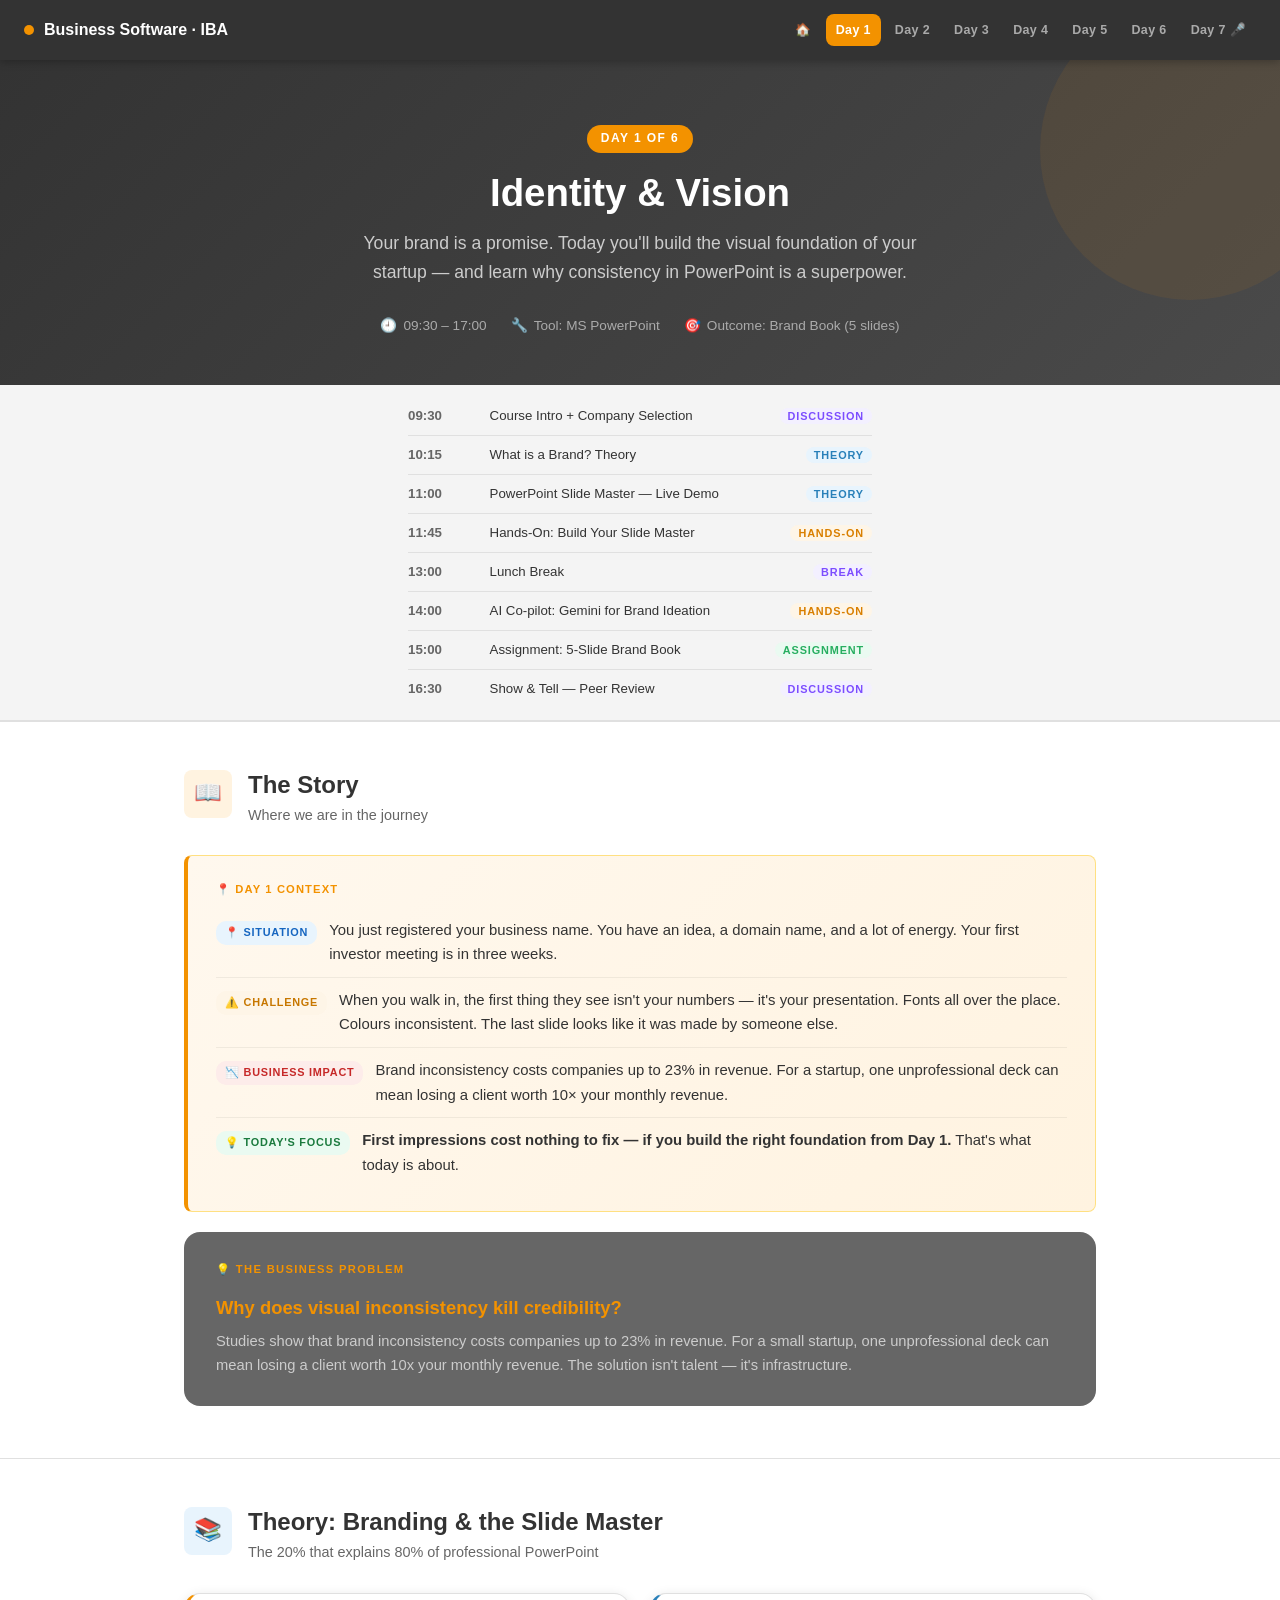
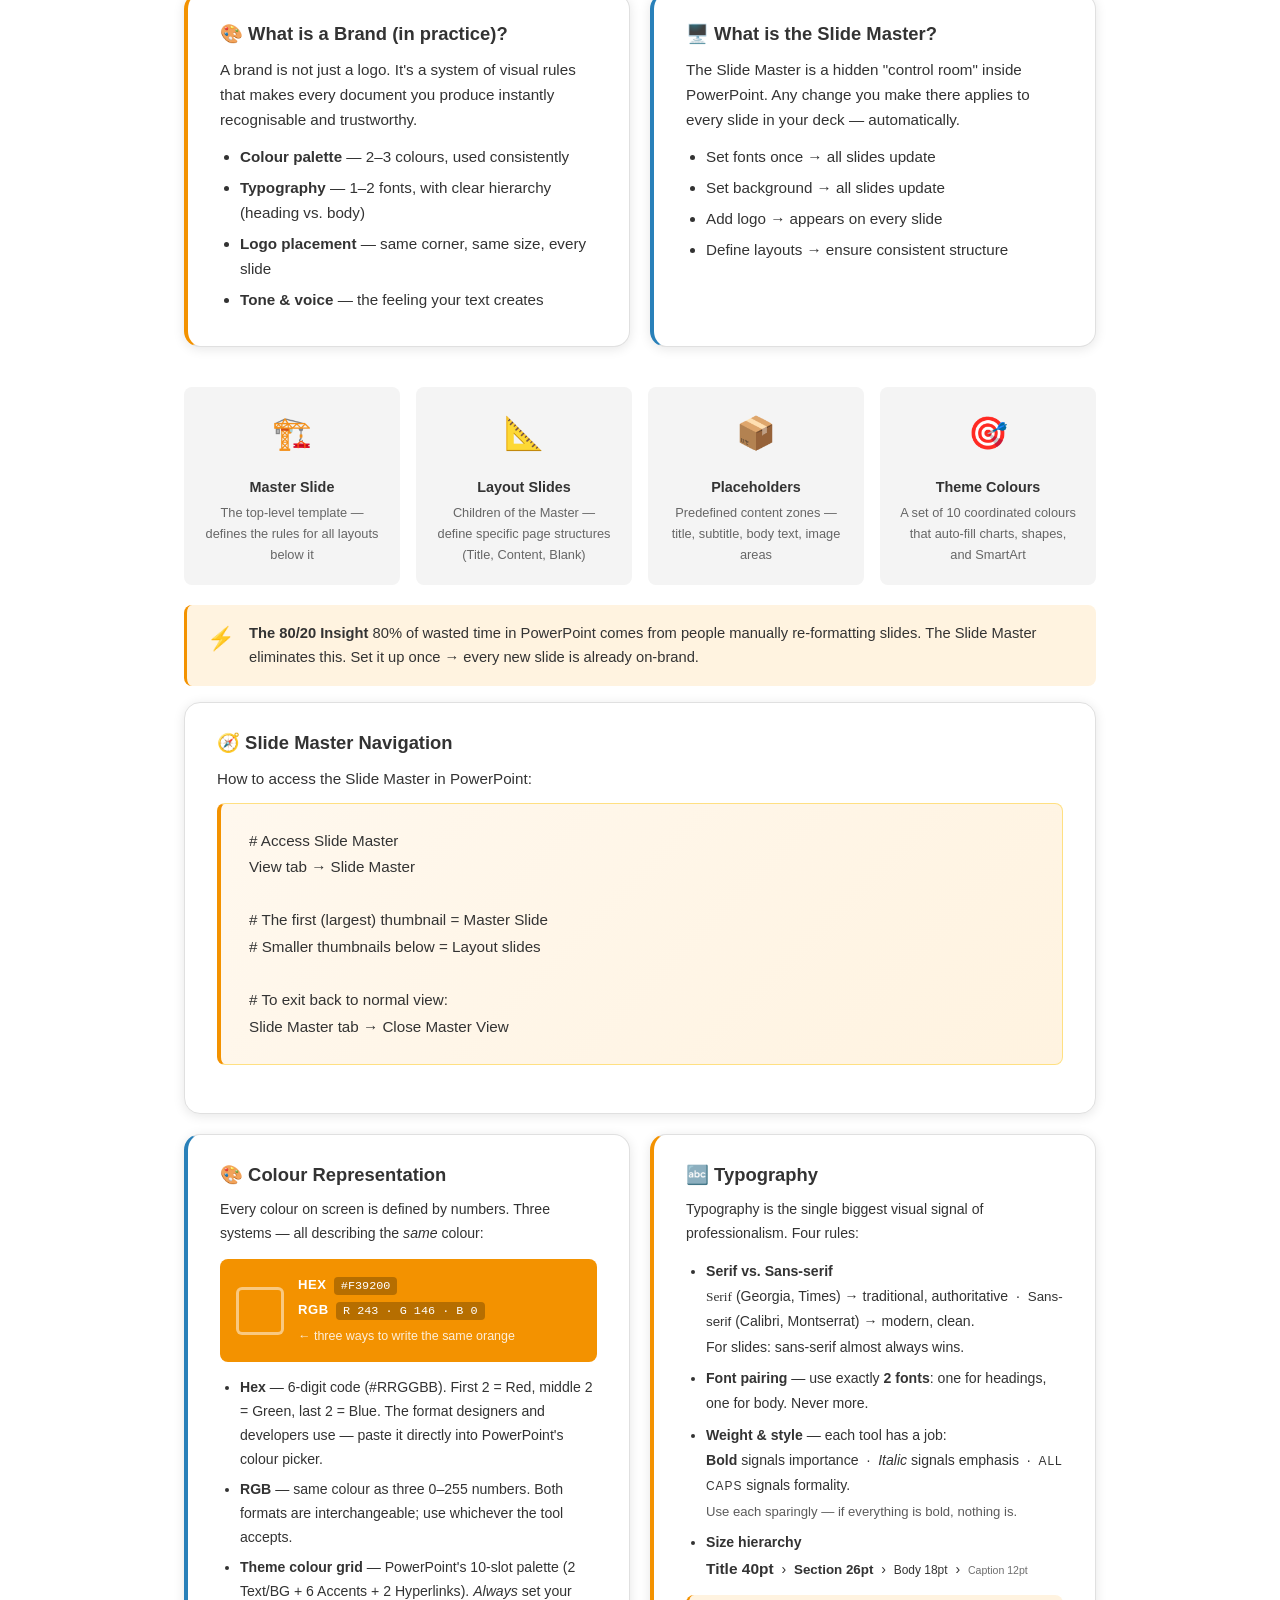
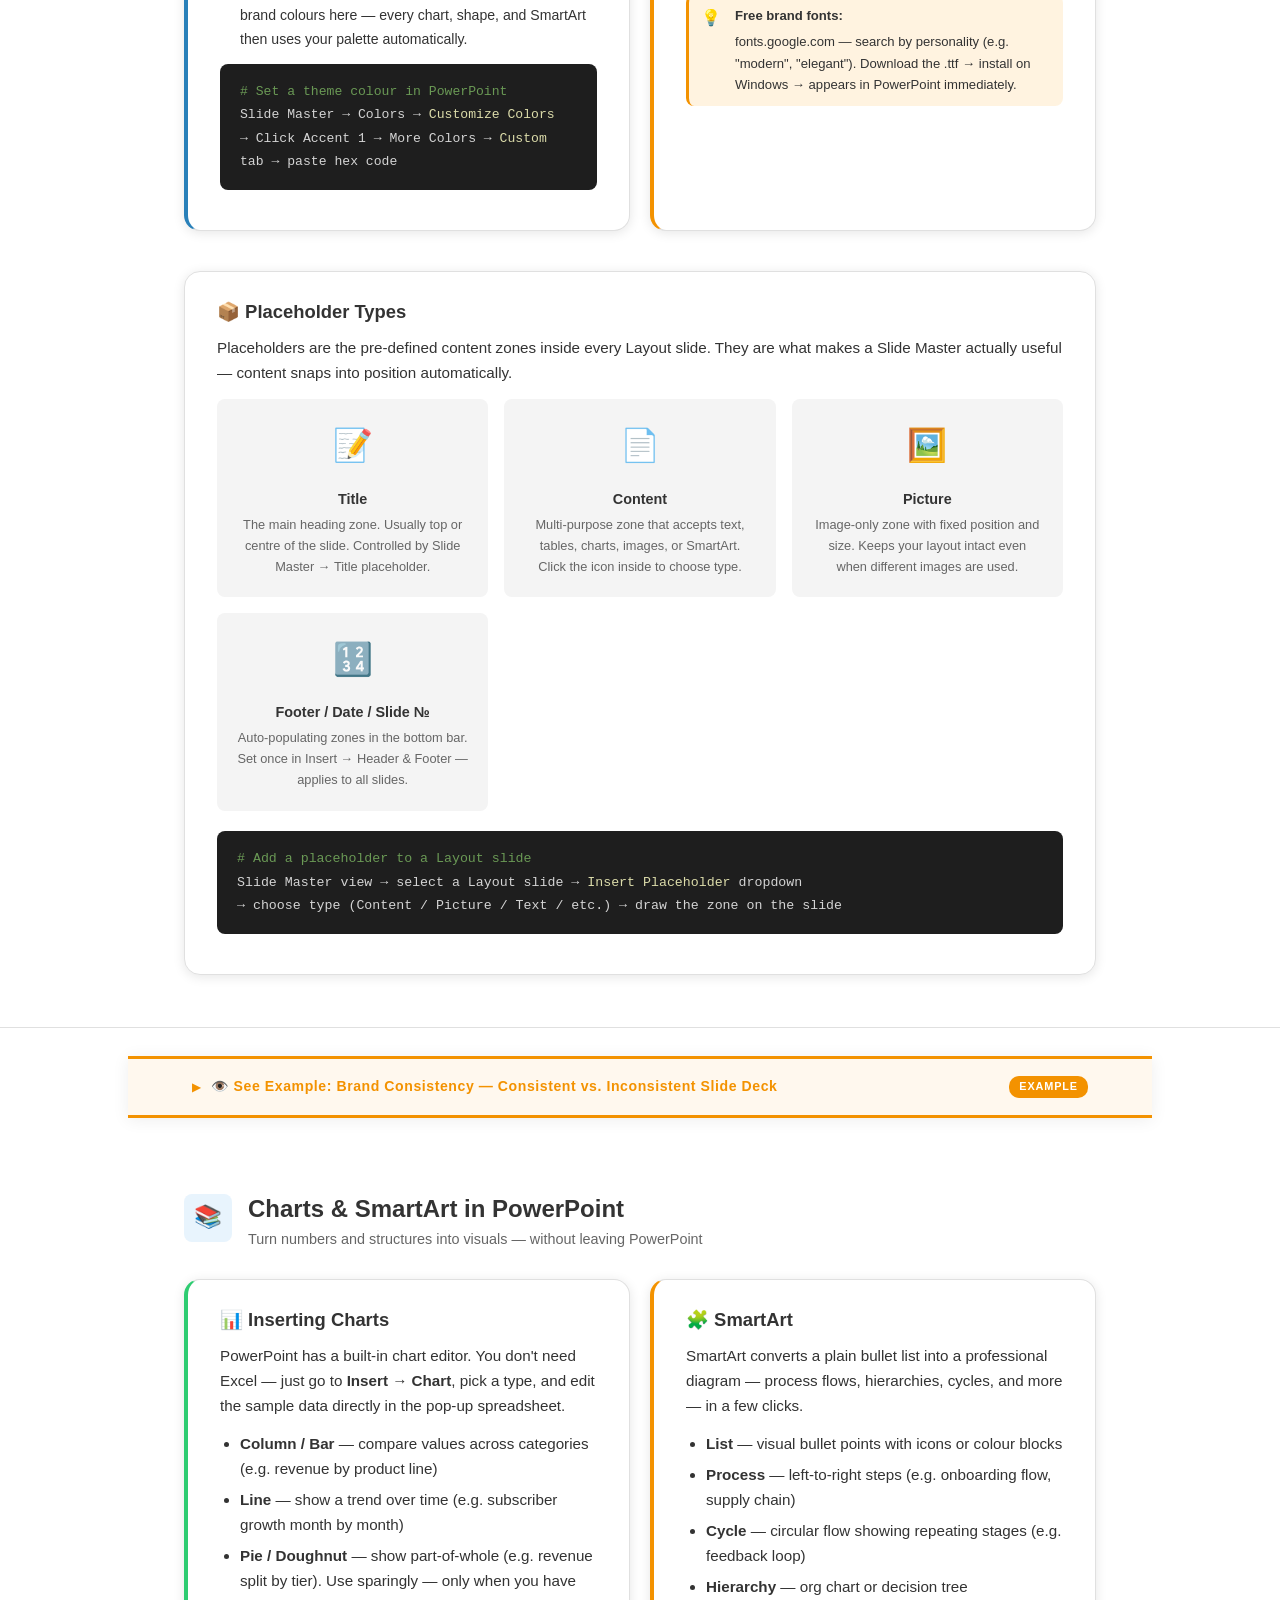
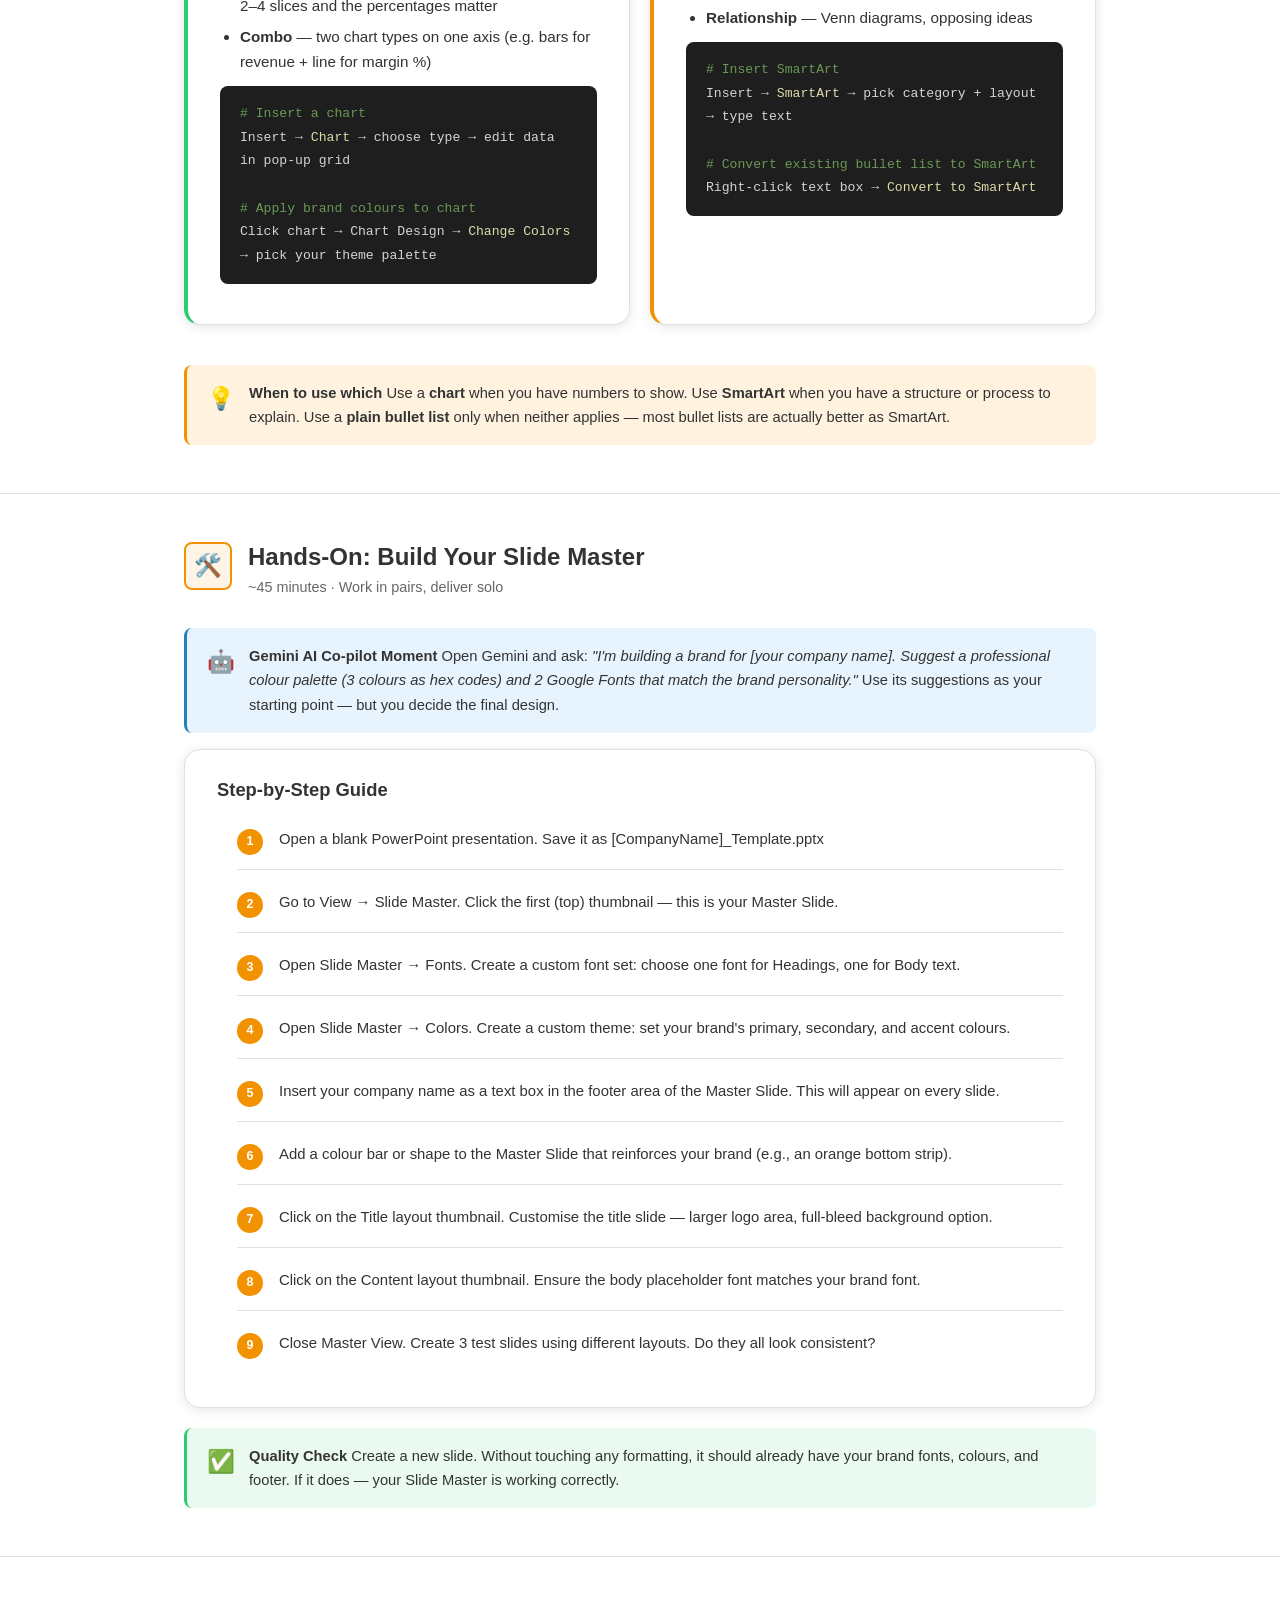
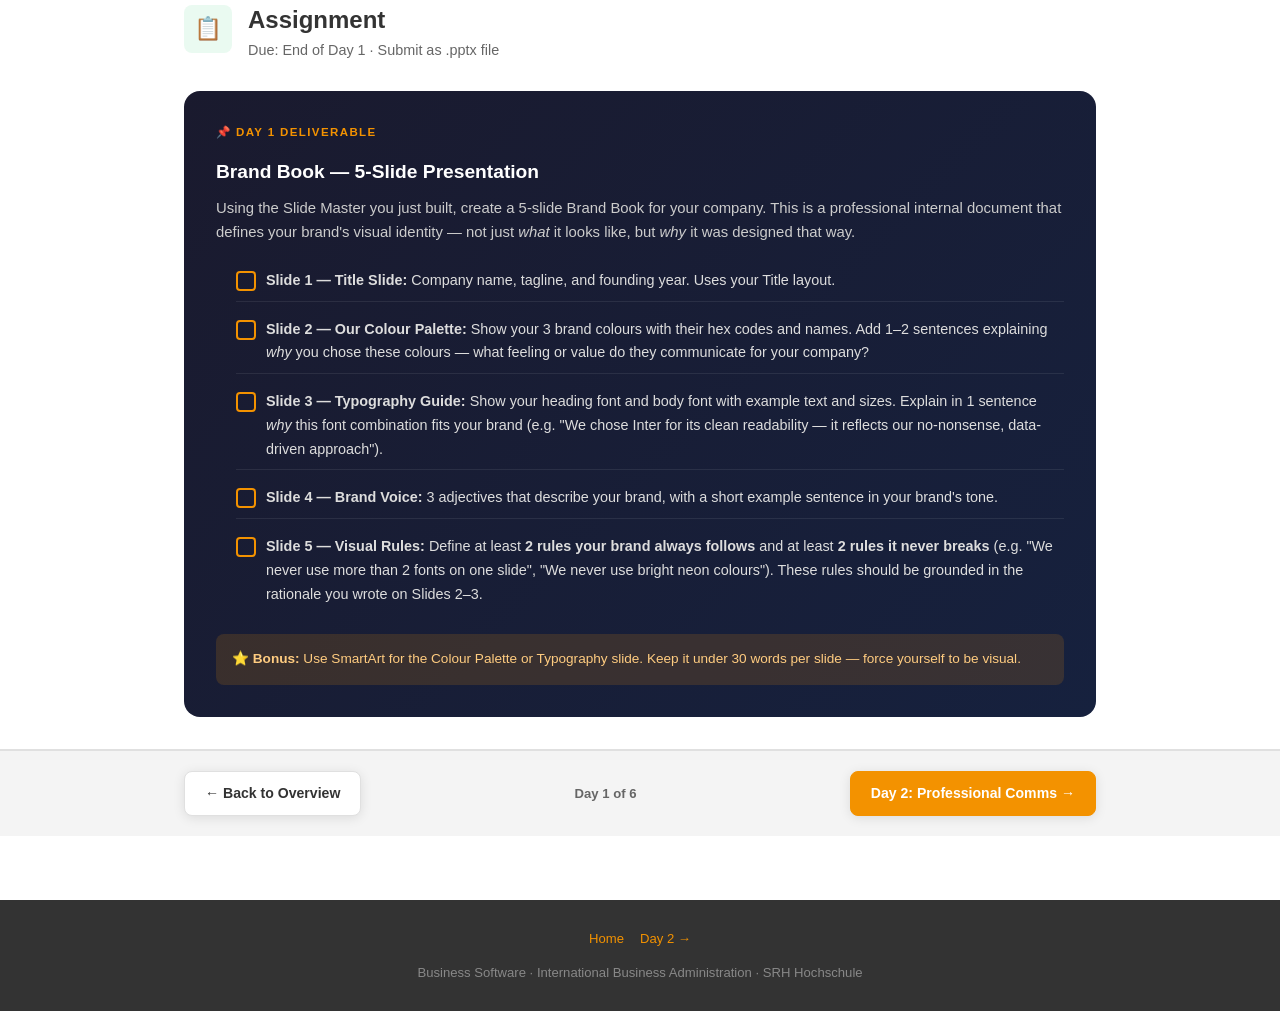
==== commit 533207b7: "Removing list font formatting that was causing messed up formatting" ====
--- a/content/day1.html
+++ b/content/day1.html
@@ -249,7 +249,7 @@
                                                 </div>
 
                                                 <ul style="font-size:0.88rem; line-height:1.7;">
-                                                        <li><strong>Hex</strong> — 6-digit code (<code>#RRGGBB</code>). First 2 = Red, middle 2 = Green, last 2 = Blue. The format designers and developers use — paste it directly into PowerPoint's colour picker.</li>
+                                                        <li><strong>Hex</strong> — 6-digit code (#RRGGBB). First 2 = Red, middle 2 = Green, last 2 = Blue. The format designers and developers use — paste it directly into PowerPoint's colour picker.</li>
                                                         <li><strong>RGB</strong> — same colour as three 0–255 numbers. Both formats are interchangeable; use whichever the tool accepts.</li>
                                                         <li><strong>Theme colour grid</strong> — PowerPoint's 10-slot palette (2 Text/BG + 6 Accents + 2 Hyperlinks). <em>Always</em> set your brand colours here — every chart, shape, and SmartArt then uses your palette automatically.</li>
                                                 </ul>
@@ -535,22 +535,22 @@
                                 <div class="card">
                                         <h3>Step-by-Step Guide</h3>
                                         <ol class="steps">
-                                                <li>Open a <b>blank PowerPoint</b> presentation. Save it as
-                                                        <code>[CompanyName]_Template.pptx</code>
+                                                <li>Open a blank PowerPoint presentation. Save it as
+                                                        [CompanyName]_Template.pptx
                                                 </li>
-                                                <li>Go to <b>View → Slide Master</b>. Click the first (top) thumbnail —
+                                                <li>Go to View → Slide Master. Click the first (top) thumbnail —
                                                         this is your Master Slide.</li>
-                                                <li>Open <b>Slide Master → Fonts</b>. Create a custom font set: choose
+                                                <li>Open Slide Master → Fonts. Create a custom font set: choose
                                                         one font for Headings, one for Body text.</li>
-                                                <li>Open <b>Slide Master → Colors</b>. Create a custom theme: set your
+                                                <li>Open Slide Master → Colors. Create a custom theme: set your
                                                         brand's primary, secondary, and accent colours.</li>
-                                                <li>Insert your company name as a <b>text box in the footer area</b> of
+                                                <li>Insert your company name as a text box in the footer area of
                                                         the Master Slide. This will appear on every slide.</li>
-                                                <li>Add a <b>colour bar or shape</b> to the Master Slide that reinforces
+                                                <li>Add a colour bar or shape to the Master Slide that reinforces
                                                         your brand (e.g., an orange bottom strip).</li>
-                                                <li>Click on the <b>Title layout</b> thumbnail. Customise the title
+                                                <li>Click on the Title layout thumbnail. Customise the title
                                                         slide — larger logo area, full-bleed background option.</li>
-                                                <li>Click on the <b>Content layout</b> thumbnail. Ensure the body
+                                                <li>Click on the Content layout thumbnail. Ensure the body
                                                         placeholder font matches your brand font.</li>
                                                 <li>Close Master View. Create 3 test slides using different layouts. Do
                                                         they all look consistent?</li>
--- a/style.css
+++ b/style.css
@@ -72,6 +72,14 @@
 h4 {
   line-height: 1.25;
   font-weight: 700;
+  margin-bottom: 0.65rem;
+  /* fallback — specific contexts override below */
+}
+
+/* Headings that appear after content within the same container need top spacing */
+h3:not(:first-child),
+h4:not(:first-child) {
+  margin-top: 1.1rem;
 }
 
 /* --- Sticky Navigation ------------------------------------- */
@@ -496,6 +504,12 @@
 .card ol {
   padding-left: 20px;
   font-size: 0.95rem;
+  margin-bottom: 0.75rem;
+}
+
+.card ul:last-child,
+.card ol:last-child {
+  margin-bottom: 0;
 }
 
 .card li {
@@ -716,7 +730,8 @@
 }
 
 .deliverable-list li .check {
-  margin-top: 2px; /* optical alignment with first line of text */
+  margin-top: 2px;
+  /* optical alignment with first line of text */
 }
 
 .deliverable-list li:last-child {
